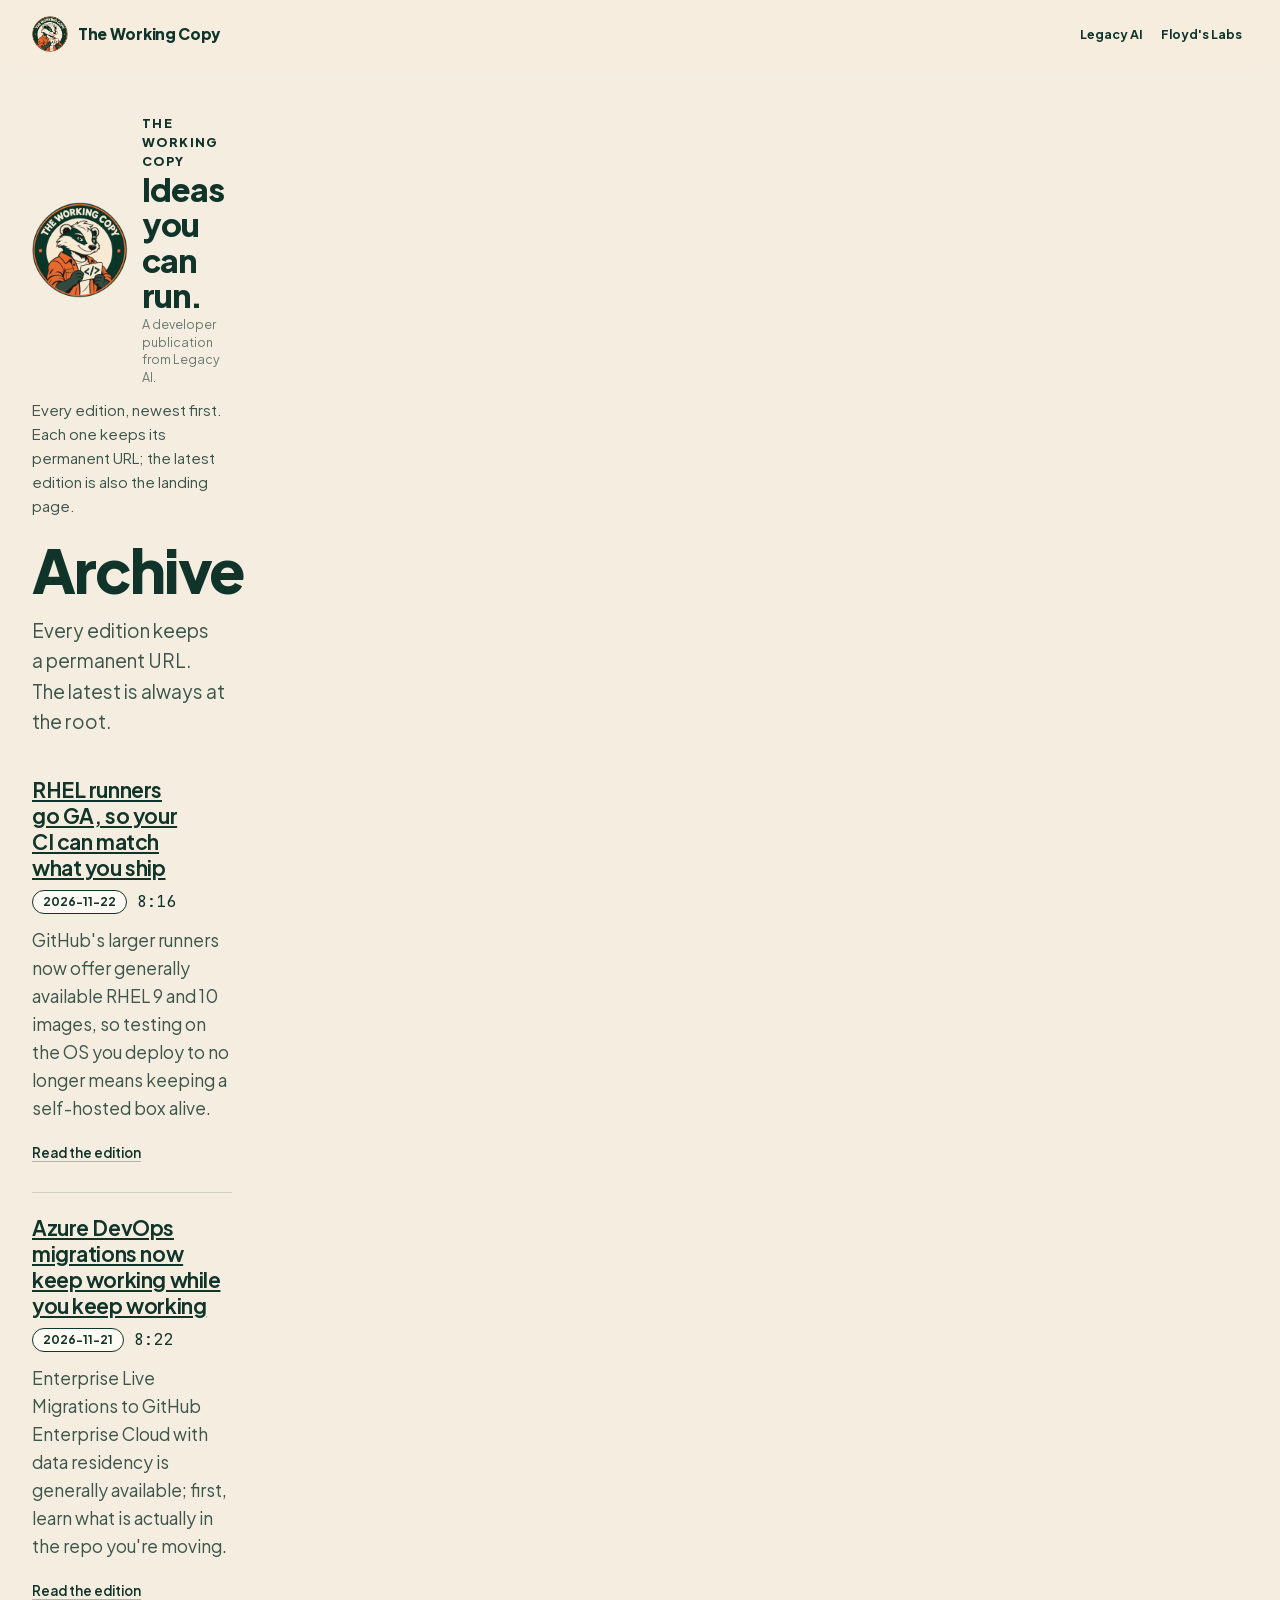
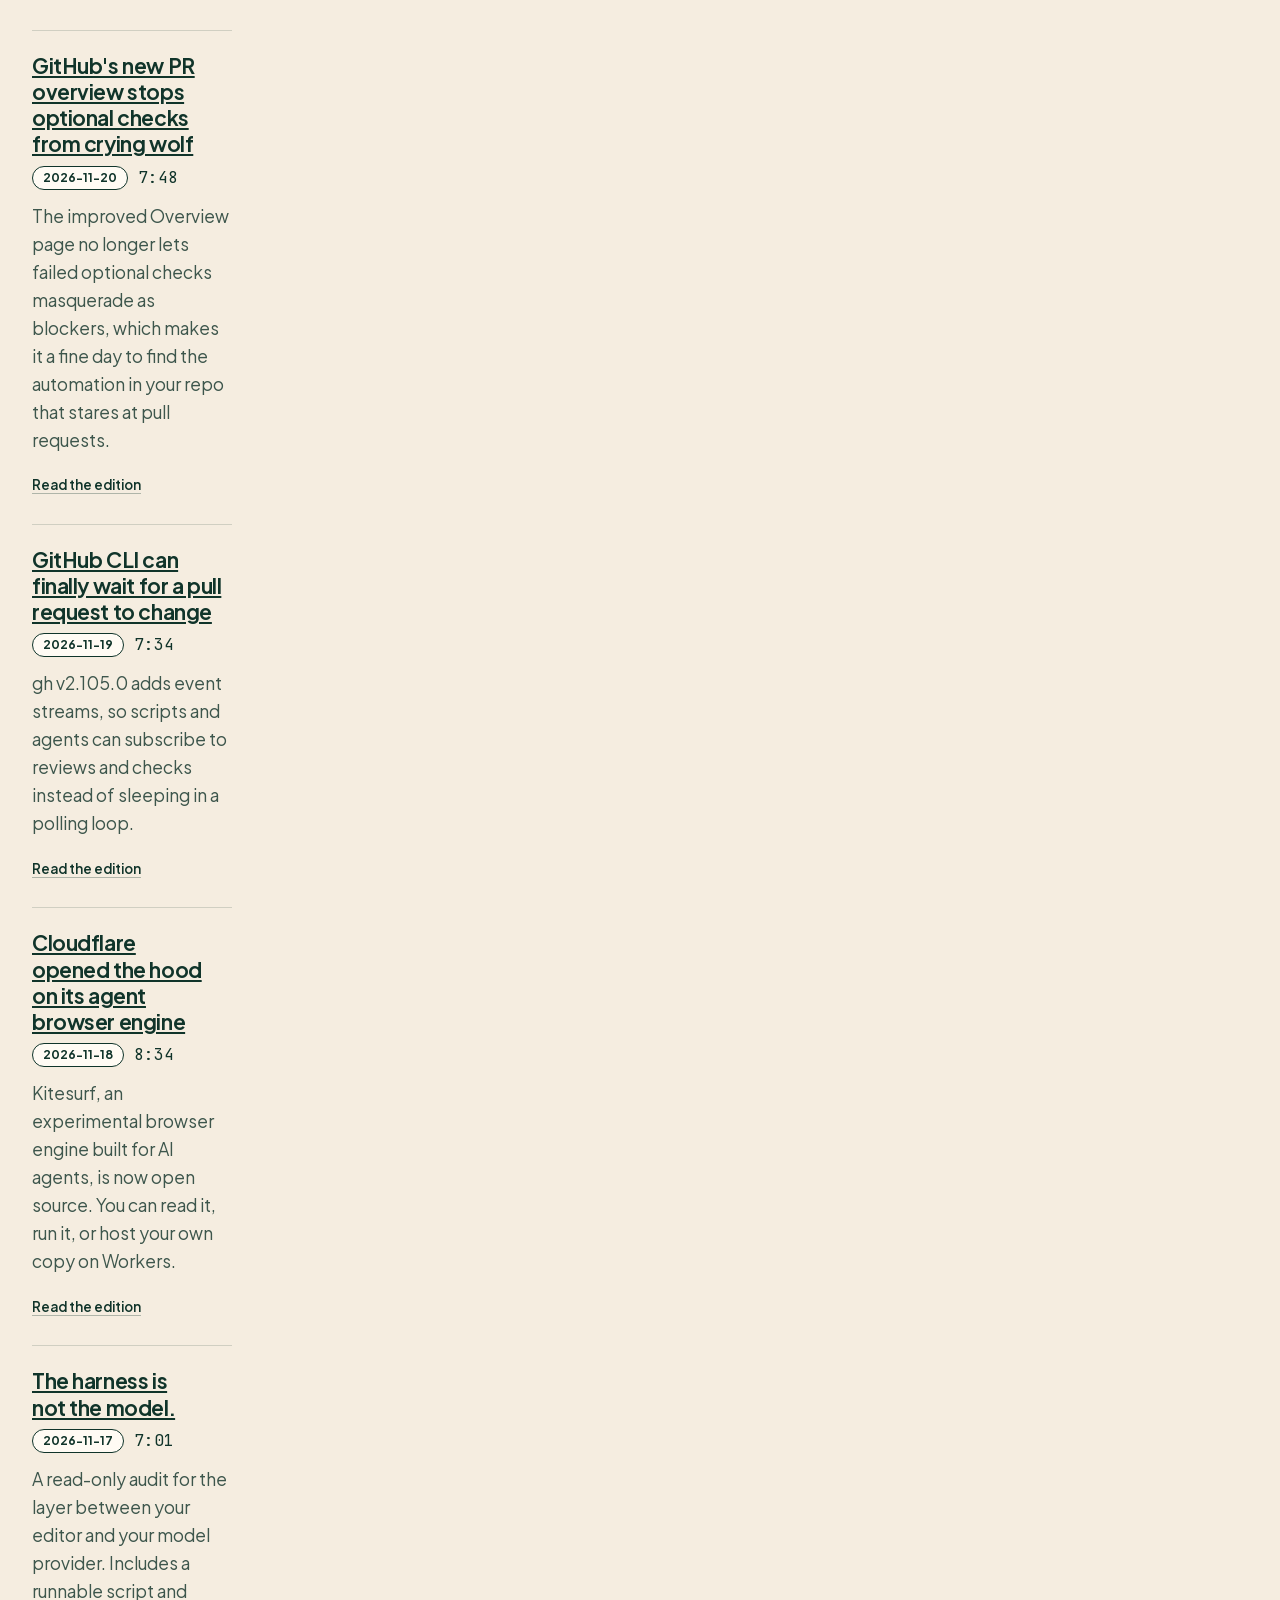
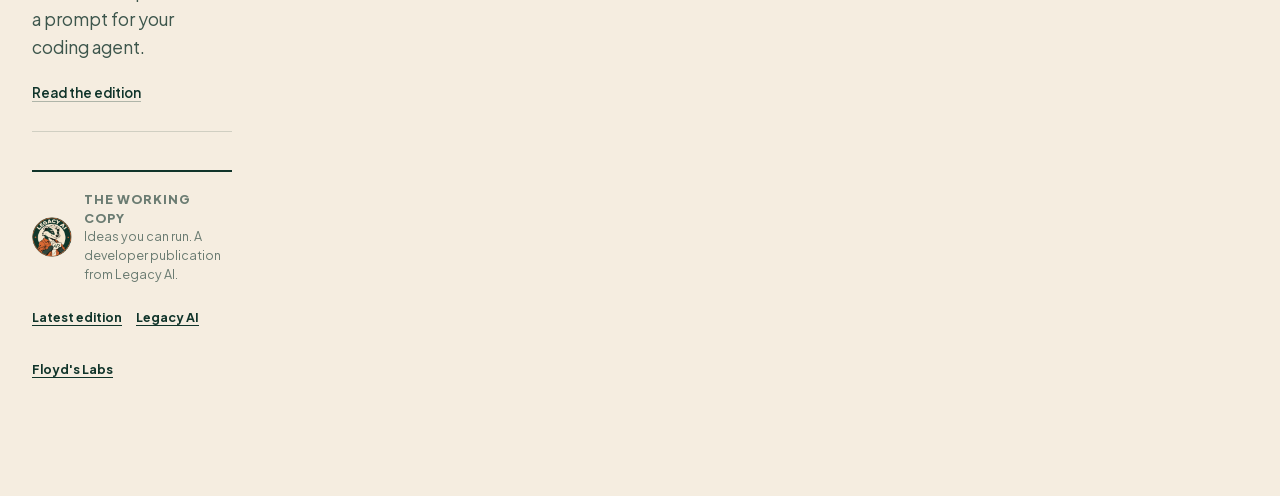
==== archive/index.html @ edcced5e "Publish 2026-11-22 05:45 edition Co-Authored-By: Claude Code <noreply@anthropic.com>" ====
<!doctype html>
<html lang="en">
<head>
<meta charset="utf-8">
<meta name="viewport" content="width=device-width, initial-scale=1, viewport-fit=cover">
<meta name="theme-color" content="#F5EDE0">
<title>Archive — The Working Copy</title>
<meta name="description" content="Every edition of The Working Copy. Ideas you can run.">
<link rel="icon" href="/assets/brand/working-copy-64.d32eb6afa1.png">
<link rel="icon" type="image/png" sizes="192x192" href="/assets/icons/icon-192.efb52459f7.png">
<link rel="icon" type="image/png" sizes="512x512" href="/assets/icons/icon-512.c35d2f70d8.png">
<link rel="apple-touch-icon" href="/assets/icons/apple-touch-icon-180.6fdb141b90.png">
<link rel="manifest" href="/manifest.webmanifest">
<meta name="apple-mobile-web-app-capable" content="yes">
<meta name="mobile-web-app-capable" content="yes">
<meta name="apple-mobile-web-app-status-bar-style" content="default">
<meta name="apple-mobile-web-app-title" content="The Working Copy">
<link rel="stylesheet" href="/assets/styles.1b5d6aa369.css">
</head>
<body>
<header class="topbar" id="topbar">
  <div class="topbar-inner">
    <a class="brand" href="/" aria-label="The Working Copy"><img class="brand-logo" src="/assets/brand/working-copy-256.aff5e3278e.png" alt="" width="36" height="36"><span class="brand-name">The Working Copy</span></a>
    <div class="top-actions"><a class="top-link" href="https://legacyai.space">Legacy AI</a><a class="top-link" href="https://floydslabs.com">Floyd's Labs</a></div>
  </div>
</header>
<div class="shell">
  <main class="main">
    <div class="masthead">
      <img class="masthead-logo" src="/assets/brand/working-copy-256.aff5e3278e.png" alt="The Working Copy circular logo" width="72" height="72">
      <div class="masthead-copy"><p class="masthead-name">The Working Copy</p><p class="masthead-tagline">Ideas you can run.</p><p class="masthead-publisher">A developer publication from Legacy AI.</p></div>
    </div>
    <p class="publication-intro">Every edition, newest first. Each one keeps its permanent URL; the latest edition is also the landing page.</p>
    <header class="article-head"><h1>Archive</h1><p class="article-lede">Every edition keeps a permanent URL. The latest is always at the root.</p></header>
    <section class="article-body archive-list">
      <article class="item">
        <h3><a href="/editions/2026-11-22/">RHEL runners go GA, so your CI can match what you ship</a></h3>
        <div class="item-meta"><span class="chip">2026-11-22</span><span class="mono">8:16</span></div>
        <p>GitHub&#x27;s larger runners now offer generally available RHEL 9 and 10 images, so testing on the OS you deploy to no longer means keeping a self-hosted box alive.</p>
        <div class="item-links"><a href="/editions/2026-11-22/">Read the edition</a></div>
      </article>
      <article class="item">
        <h3><a href="/editions/2026-11-21/">Azure DevOps migrations now keep working while you keep working</a></h3>
        <div class="item-meta"><span class="chip">2026-11-21</span><span class="mono">8:22</span></div>
        <p>Enterprise Live Migrations to GitHub Enterprise Cloud with data residency is generally available; first, learn what is actually in the repo you&#x27;re moving.</p>
        <div class="item-links"><a href="/editions/2026-11-21/">Read the edition</a></div>
      </article>
      <article class="item">
        <h3><a href="/editions/2026-11-20/">GitHub&#x27;s new PR overview stops optional checks from crying wolf</a></h3>
        <div class="item-meta"><span class="chip">2026-11-20</span><span class="mono">7:48</span></div>
        <p>The improved Overview page no longer lets failed optional checks masquerade as blockers, which makes it a fine day to find the automation in your repo that stares at pull requests.</p>
        <div class="item-links"><a href="/editions/2026-11-20/">Read the edition</a></div>
      </article>
      <article class="item">
        <h3><a href="/editions/2026-11-19/">GitHub CLI can finally wait for a pull request to change</a></h3>
        <div class="item-meta"><span class="chip">2026-11-19</span><span class="mono">7:34</span></div>
        <p>gh v2.105.0 adds event streams, so scripts and agents can subscribe to reviews and checks instead of sleeping in a polling loop.</p>
        <div class="item-links"><a href="/editions/2026-11-19/">Read the edition</a></div>
      </article>
      <article class="item">
        <h3><a href="/editions/2026-11-18/">Cloudflare opened the hood on its agent browser engine</a></h3>
        <div class="item-meta"><span class="chip">2026-11-18</span><span class="mono">8:34</span></div>
        <p>Kitesurf, an experimental browser engine built for AI agents, is now open source. You can read it, run it, or host your own copy on Workers.</p>
        <div class="item-links"><a href="/editions/2026-11-18/">Read the edition</a></div>
      </article>
      <article class="item">
        <h3><a href="/editions/2026-11-17/">The harness is not the model.</a></h3>
        <div class="item-meta"><span class="chip">2026-11-17</span><span class="mono">7:01</span></div>
        <p>A read-only audit for the layer between your editor and your model provider. Includes a runnable script and a prompt for your coding agent.</p>
        <div class="item-links"><a href="/editions/2026-11-17/">Read the edition</a></div>
      </article></section>
    <footer class="edition-foot">
      <div class="publisher"><img src="/assets/brand/legacy-ai-256.001d2635f0.png" alt="Legacy AI" width="40" height="40"><div><p class="publisher-name">The Working Copy</p><p>Ideas you can run. A developer publication from Legacy AI.</p></div></div>
      <p class="foot-links"><a href="/">Latest edition</a><a href="https://legacyai.space">Legacy AI</a><a href="https://floydslabs.com">Floyd's Labs</a></p>
    </footer>
  </main>
</div>
<script src="/assets/app.088fed186b.js"></script>
</body>
</html>
---- assets/styles.1b5d6aa369.css ----
@font-face{
  font-family:"Plus Jakarta Sans";
  font-style:normal;
  font-weight:200 800;
  font-display:swap;
  src:url("/assets/fonts/plus-jakarta-latin.cd8db90cd9.woff2") format("woff2");
}
@font-face{
  font-family:"JetBrains Mono";
  font-style:normal;
  font-weight:400;
  font-display:swap;
  src:url("/assets/fonts/jetbrains-mono-400.2c32b9b3ee.woff2") format("woff2");
}
@font-face{
  font-family:"JetBrains Mono";
  font-style:normal;
  font-weight:500;
  font-display:swap;
  src:url("/assets/fonts/jetbrains-mono-500.2c32b9b3ee.woff2") format("woff2");
}
@font-face{
  font-family:"JetBrains Mono";
  font-style:normal;
  font-weight:600;
  font-display:swap;
  src:url("/assets/fonts/jetbrains-mono-600.2c32b9b3ee.woff2") format("woff2");
}

:root{
  --sans:"Plus Jakarta Sans",-apple-system,BlinkMacSystemFont,"Segoe UI",sans-serif;
  --mono:"JetBrains Mono",ui-monospace,"SF Mono",Menlo,monospace;

  --bg:#F5EDE0;
  --surface:rgba(255,251,244,.78);
  --surface-strong:rgba(255,251,244,.92);
  --surface-solid:#FFFBF4;
  --ink:#10342A;
  --ink-2:#3D564C;
  --ink-3:#6B7C72;
  --line:rgba(16,52,42,.16);
  --line-strong:rgba(16,52,42,.30);
  --accent:#C85A2A;
  --accent-soft:rgba(200,90,42,.12);
  --ok:#2F6B4F;
  --warn:#A85B00;
  --danger:#B4233A;
  --code:#10342A;
  --code-ink:#F5EDE0;

  --radius:18px;
  --radius-sm:12px;
  --blur:blur(22px) saturate(160%);
  --shadow:0 12px 32px rgba(16,52,42,.16),0 2px 8px rgba(16,52,42,.08);
  --outline:2px solid var(--ink);
  --ease:cubic-bezier(.32,.72,0,1);
}

*,*::before,*::after{box-sizing:border-box}
html{color-scheme:light;scroll-behavior:smooth;-webkit-text-size-adjust:100%}
body{
  margin:0;
  background:var(--bg);
  color:var(--ink);
  font-family:var(--sans);
  font-size:16px;
  line-height:1.5;
  -webkit-font-smoothing:antialiased;
  -moz-osx-font-smoothing:grayscale;
}
::selection{background:rgba(200,90,42,.20)}
:focus-visible{outline:2px solid var(--accent);outline-offset:2px;border-radius:8px}
a{color:inherit}
button{font:inherit;color:inherit}
img,svg{display:block}
.sprite{position:absolute;width:0;height:0;overflow:hidden}
.sr-only{position:absolute;width:1px;height:1px;padding:0;margin:-1px;overflow:hidden;clip:rect(0,0,0,0);white-space:nowrap;border:0}
.skip{position:absolute;left:12px;top:-60px;z-index:100;background:var(--ink);color:#fff;padding:10px 14px;border-radius:10px;text-decoration:none;font-weight:600}
.skip:focus{top:12px}
.mono{font-family:var(--mono);font-variant-numeric:tabular-nums}
.icon{width:20px;height:20px;fill:none;stroke:currentColor;stroke-width:1.75;stroke-linecap:round;stroke-linejoin:round;flex:none}
.icon-sm{width:15px;height:15px}
.ic-hidden{display:none}

/* ---------- surfaces ---------- */
.glass{
  background:var(--surface);
  -webkit-backdrop-filter:var(--blur);
  backdrop-filter:var(--blur);
  border:var(--outline);
}

/* ---------- top bar ---------- */
.topbar{
  position:sticky;
  top:0;
  z-index:50;
  background:rgba(245,237,224,.80);
  -webkit-backdrop-filter:blur(22px) saturate(160%);
  backdrop-filter:blur(22px) saturate(160%);
  border-bottom:2px solid transparent;
  transition:background 200ms var(--ease),border-color 200ms var(--ease);
}
.topbar.is-scrolled{background:rgba(245,237,224,.92);border-bottom-color:var(--ink)}
.topbar-inner{
  display:flex;
  flex-wrap:wrap;
  align-items:center;
  gap:10px;
  max-width:1440px;
  margin:0 auto;
  padding:calc(10px + env(safe-area-inset-top)) 16px 10px;
}
.brand{display:flex;align-items:center;gap:10px;text-decoration:none;color:var(--ink);min-height:44px}
.brand-logo{width:36px;height:36px;border-radius:999px;flex:none}
.brand-name{font-weight:800;font-size:15.5px;letter-spacing:-.02em}
.top-actions{margin-left:auto;display:flex;align-items:center;gap:6px}
.top-link{
  display:none;align-items:center;min-height:44px;padding:0 6px;
  font-size:12.5px;font-weight:700;color:var(--ink);text-decoration:none;
}
.top-link:hover{text-decoration:underline;text-underline-offset:3px}
.icon-btn{
  width:44px;height:44px;border:0;border-radius:999px;
  background:transparent;display:grid;place-items:center;cursor:pointer;
  transition:background 180ms var(--ease);
}
.icon-btn:hover{background:rgba(16,52,42,.07)}
.avatar{
  width:32px;height:32px;border-radius:999px;
  background:var(--surface-solid);border:1.5px solid var(--ink);
  display:grid;place-items:center;
  font-size:11px;font-weight:700;color:var(--ink);
}

/* segmented control */
.segmented{
  position:relative;
  order:3;
  flex:0 0 100%;
  display:grid;
  grid-template-columns:repeat(3,1fr);
  height:40px;
  padding:4px;
  border-radius:999px;
  background:var(--surface);
  border:var(--outline);
  -webkit-backdrop-filter:blur(18px);
  backdrop-filter:blur(18px);
}
.seg{
  position:relative;z-index:1;
  border:0;background:transparent;border-radius:999px;
  height:32px;cursor:pointer;
  font-family:var(--sans);font-size:13.5px;font-weight:600;color:var(--ink-3);
  transition:color 180ms var(--ease);
}
.seg.is-active{color:var(--ink)}
.seg-thumb{
  position:absolute;top:4px;left:4px;
  width:calc((100% - 8px)/3);height:32px;
  border-radius:999px;background:var(--surface-solid);
  box-shadow:0 1px 2px rgba(16,52,42,.14);
  transform:translateX(calc(var(--seg-index,0)*100%));
  transition:transform 240ms var(--ease);
}

/* ---------- shell ---------- */
.shell{max-width:720px;margin:0 auto;padding:0 20px 60px}
.main{padding:18px 0 0}
.rail,.aside{display:none}

/* ---------- masthead ---------- */
.masthead{display:flex;align-items:center;gap:14px;margin:2px 0 12px}
.masthead-logo{width:72px;height:72px;flex:none;border-radius:999px}
.masthead-copy{min-width:0}
.masthead-name{margin:0;font-size:12.5px;font-weight:800;letter-spacing:.11em;text-transform:uppercase;color:var(--ink)}
.masthead-tagline{margin:2px 0 0;font-size:22px;line-height:1.1;font-weight:800;letter-spacing:-.03em;color:var(--ink)}
.masthead-publisher{margin:3px 0 0;font-size:12.5px;line-height:1.4;color:var(--ink-3)}
.publication-intro{margin:0 0 20px;max-width:62ch;font-size:15px;line-height:1.6;color:var(--ink-2)}

/* ---------- article ---------- */
.article-head{margin:0 0 18px}
.article-head h1{
  margin:0 0 14px;
  font-size:clamp(34px,9vw,46px);
  line-height:1.05;
  font-weight:800;
  letter-spacing:-.035em;
  text-wrap:balance;
}
.article-lede{
  margin:0 0 12px;max-width:62ch;
  font-size:17.5px;line-height:1.6;color:var(--ink-2);text-wrap:pretty;
}
.byline{margin:8px 0 0;font-size:12.5px;font-weight:600;color:var(--ink-3)}
.meta-sep{display:inline-block;width:1px;height:12px;background:var(--line-strong)}
.article-body section{margin:0 0 34px;scroll-margin-top:120px}
.article-body h2{
  margin:0 0 12px;
  font-size:24px;line-height:1.2;font-weight:800;letter-spacing:-.03em;
  text-wrap:balance;
}
.article-body p{
  margin:0 0 14px;max-width:68ch;
  font-size:16.5px;line-height:1.65;color:var(--ink-2);text-wrap:pretty;
}
.article-body code{
  font-family:var(--mono);font-size:.88em;
  background:rgba(255,251,244,.72);
  border:1px solid var(--line);border-radius:4px;padding:1px 5px;color:var(--ink);
}
.table-wrap{overflow-x:auto;margin:16px 0}
.article-table{width:100%;border-collapse:collapse;font-size:14px;line-height:1.5}
.article-table th,.article-table td{border:1.5px solid var(--ink);padding:10px;text-align:left;vertical-align:top}
.article-table th{background:var(--surface);font-weight:800}
.outcomes{margin:16px 0 0;border-top:var(--outline)}
.outcomes > div{padding:14px 0;border-bottom:var(--outline)}
.outcomes dt{margin:0 0 4px;font-size:15px;font-weight:800;color:var(--ink)}
.outcomes dd{margin:0;max-width:68ch;font-size:15px;line-height:1.6;color:var(--ink-2)}
.checklist{margin:12px 0 0;padding-left:20px;max-width:68ch;font-size:15.5px;line-height:1.65;color:var(--ink-2)}
.checklist li{margin:0 0 6px}
.source-list-inline{max-width:68ch;border-top:var(--outline)}
.source-list-inline a{min-height:44px}
.agent-prompt{
  margin:18px 0 0;padding:18px;
  border:var(--outline);border-radius:18px;
  background:var(--surface-strong);
}
.agent-prompt h3{margin:0 0 8px;font-size:18px;font-weight:800;letter-spacing:-.02em}
.agent-prompt p{margin:0 0 12px;max-width:68ch;font-size:14.5px;line-height:1.55;color:var(--ink-2)}
.agent-prompt pre{
  margin:0 0 12px;padding:14px;
  border:var(--outline);border-radius:12px;
  background:var(--code);color:var(--code-ink);
  white-space:pre-wrap;overflow-wrap:anywhere;
  max-height:420px;overflow-y:auto;
  font-family:var(--mono);font-size:12.5px;line-height:1.65;
}
.agent-prompt pre code{font:inherit}
.agent-prompt .btn-orange{width:100%}

/* ---------- audio ---------- */
.listen-panel{
  margin:0 0 28px;padding:0;
  border:var(--outline);border-radius:18px;
  background:var(--surface-strong);
  overflow:hidden;
}
.listen-bar{display:flex;align-items:center;gap:8px;padding:8px 10px}
.listen-toggle{
  display:flex;align-items:center;gap:10px;flex:1;min-width:0;
  min-height:44px;padding:0;border:0;border-radius:10px;
  background:transparent;text-align:left;cursor:pointer;
}
.listen-toggle:hover .listen-bar-copy strong{text-decoration:underline;text-underline-offset:3px}
.listen-icon{
  width:36px;height:36px;flex:none;display:grid;place-items:center;
  border:1.5px solid var(--ink);border-radius:999px;background:var(--surface-solid);
}
.listen-icon .icon{width:18px;height:18px}
.listen-bar-copy{display:grid;gap:1px;min-width:0;flex:1}
.listen-bar-copy strong{
  font-size:14px;font-weight:800;color:var(--ink);line-height:1.2;
  white-space:nowrap;overflow:hidden;text-overflow:ellipsis;
}
.listen-bar-copy .mono{
  font-size:11px;font-weight:500;color:var(--ink-3);
  white-space:nowrap;overflow:hidden;text-overflow:ellipsis;
}
.listen-chevron{width:16px;height:16px;color:var(--ink-3);transition:transform 220ms var(--ease)}
.listen-panel.is-open .listen-chevron{transform:rotate(180deg)}
.play-compact{width:44px;height:44px}
.listen-seek{
  display:flex;align-items:center;min-height:44px;padding:0 14px;
  cursor:pointer;
}
.listen-seek:focus-visible{outline:2px solid var(--accent);outline-offset:-2px;border-radius:6px}
.listen-seek .track{width:100%;height:4px;margin:0}
.listen-extra{
  display:grid;grid-template-rows:0fr;opacity:0;
  transition:grid-template-rows 240ms var(--ease),opacity 180ms var(--ease);
}
.listen-extra-inner{
  min-height:0;overflow:hidden;display:flex;flex-wrap:wrap;gap:8px;
  padding:0 12px 12px;
}
.listen-panel.is-open .listen-extra,
.listen-panel:focus-within .listen-extra{
  grid-template-rows:1fr;opacity:1;
}
.listen-control{
  display:inline-flex;align-items:center;justify-content:center;
  min-height:44px;min-width:44px;padding:0 10px;
  border:1.5px solid var(--ink);border-radius:10px;
  background:var(--surface-solid);color:var(--ink);
  font-family:var(--sans);font-size:12px;font-weight:700;
  text-decoration:none;cursor:pointer;
}
.listen-control:hover{background:var(--surface)}
.listen-control .mono{font-size:11px}
.play[data-playing="true"] .icon-play{display:none}
.play[data-playing="true"] .icon-pause{display:block}
#articleAudio{display:none}
@media (hover:hover) and (pointer:fine){
  .listen-panel:hover .listen-extra{
    grid-template-rows:1fr;opacity:1;
    transition-delay:500ms;
  }
  .listen-panel:not(:hover) .listen-extra{transition-delay:0s}
}
.aside-run{display:flex;align-items:center;gap:12px;margin:10px 0 12px}
.aside-patch{width:72px;height:72px;object-fit:contain;flex:none}
.aside-run p{margin:0;font-size:13.5px;line-height:1.5;color:var(--ink-2)}
.aside .btn-orange,.aside .btn-secondary{width:100%;margin-top:8px}

/* ---------- edition head ---------- */
.edition-head h1{
  margin:0 0 12px;
  font-size:clamp(30px,8.2vw,40px);
  line-height:1.08;
  font-weight:700;
  letter-spacing:-.03em;
  text-wrap:balance;
}
.lede{
  margin:0 0 14px;
  max-width:60ch;
  font-size:16.5px;line-height:1.55;font-weight:400;color:var(--ink-2);
  text-wrap:pretty;
}
.meta-line{
  display:flex;align-items:center;flex-wrap:wrap;gap:10px;
  margin:0 0 18px;
  font-size:13px;font-weight:500;color:var(--ink-3);
}
.chip{
  display:inline-flex;align-items:center;
  height:24px;padding:0 10px;
  border-radius:999px;border:1.5px solid var(--ink);
  background:var(--surface-solid);
  font-size:12px;font-weight:700;color:var(--ink);
  white-space:nowrap;
}

/* status panel */
.status-panel{
  margin-top:4px;
  border-radius:var(--radius);
  padding:6px 16px 10px;
}
.status-grid{display:grid;gap:0}
.status-item{
  display:grid;grid-template-columns:10px 1fr auto;align-items:center;gap:10px;
  min-height:42px;
  border-top:1px solid var(--line);
}
.status-item:first-child{border-top:0}
.status-name{font-size:14.5px;font-weight:500;color:var(--ink-2)}
.status-value{font-size:12.5px;font-weight:500;color:var(--ink)}
.dot{width:8px;height:8px;border-radius:999px;flex:none}
.dot.ok{background:var(--ok)}
.dot.warn{background:var(--warn)}
.dot.off{background:var(--ink-3)}
.mono-note{
  margin:8px 0 0;
  font-family:var(--mono);font-size:11.5px;line-height:1.4;color:var(--ink-3);
}

/* ---------- items ---------- */
.items{margin-top:22px}
.item{padding:22px 0;border-bottom:1px solid var(--line)}
.item h3{
  margin:0 0 8px;
  font-size:20px;line-height:1.25;font-weight:650;letter-spacing:-.02em;
  text-wrap:balance;
}
.item-meta{display:flex;align-items:center;flex-wrap:wrap;gap:10px;margin:0 0 12px}
.item p{margin:0;font-size:15.5px;line-height:1.6;color:var(--ink-2)}
.item-facts{display:grid;gap:14px;margin:16px 0 0}
.item-facts dt{margin:0 0 4px;font-size:12.5px;line-height:1.3;font-weight:650;color:var(--ink)}
.item-facts dd{margin:0;font-size:14.5px;line-height:1.55;color:var(--ink-2)}
.item-links{display:flex;flex-wrap:wrap;gap:14px;margin-top:16px}
.item-links a{
  display:inline-flex;align-items:center;gap:5px;min-height:32px;
  font-size:13.5px;font-weight:600;color:var(--ink);
  text-decoration:underline;text-decoration-color:var(--line-strong);
  text-underline-offset:3px;text-decoration-thickness:1px;
}
.item-links a:hover{text-decoration-color:var(--ink);text-decoration-thickness:1.5px}
.item-featured{
  margin:22px 0 0;
  padding:20px;
  border:var(--outline);
  border-radius:20px;
  background:var(--surface);
  -webkit-backdrop-filter:var(--blur);
  backdrop-filter:var(--blur);
}
.item-featured h3{font-size:21px}
.item-featured .item-facts{grid-template-columns:1fr}
.item-watch{padding-bottom:18px}
.item-watch h3{font-size:18px}

/* ---------- run this ---------- */
.run-this{
  margin:26px 0 0;
  padding:20px;
  border:var(--outline);
  border-radius:20px;
  background:var(--surface-strong);
}
.run-head{display:flex;align-items:center;gap:16px;margin:0 0 18px}
.patch{width:96px;height:96px;object-fit:contain;flex:none}
.run-head h2{margin:0 0 4px;font-size:26px;line-height:1.1;font-weight:800;letter-spacing:-.03em}
.run-head p{margin:0;font-size:14.5px;line-height:1.5;color:var(--ink-2)}
.run-grid{border-top:var(--outline)}
.run-step{padding:16px 0;border-bottom:var(--outline)}
.run-step:last-child{border-bottom:0}
.run-step h3{margin:0 0 8px;font-size:15px;font-weight:800;letter-spacing:-.01em}
.run-step p{margin:0 0 8px;font-size:14px;line-height:1.55;color:var(--ink-2)}
.run-code pre,
.run-code code{
  font-family:var(--mono);
}
.run-code pre{
  margin:0 0 12px;
  padding:14px;
  border:var(--outline);
  border-radius:12px;
  background:var(--code);
  color:var(--code-ink);
  white-space:pre-wrap;
  overflow-wrap:anywhere;
  font-size:12.5px;
  line-height:1.65;
}
#run-check{scroll-margin-top:120px}
.run-code pre code{font-size:inherit}
.btn-orange{
  display:inline-flex;align-items:center;gap:7px;
  min-height:44px;padding:0 16px;
  border:var(--outline);border-radius:12px;
  background:var(--accent);color:#fff;
  font-family:var(--sans);font-size:13.5px;font-weight:700;
  cursor:pointer;
}
.btn-orange:hover{filter:brightness(1.05)}
.btn-outline{
  display:inline-flex;align-items:center;gap:7px;
  min-height:44px;padding:0 16px;
  border:var(--outline);border-radius:12px;
  background:transparent;color:var(--ink);
  font-family:var(--sans);font-size:13.5px;font-weight:700;
  text-decoration:none;
}
.btn-outline:hover{background:var(--surface-solid)}
.run-link{
  display:inline-flex;align-items:center;gap:6px;
  min-height:36px;
  font-size:13.5px;font-weight:700;color:var(--ink);
  text-decoration:underline;text-underline-offset:3px;text-decoration-thickness:1.5px;
}
.run-link + .run-link{margin-left:12px}
.output{
  margin:0 0 8px;padding:10px 12px;
  border:1.5px solid var(--ink);border-radius:10px;
  background:var(--surface-solid);
  font-family:var(--mono);font-size:12px;line-height:1.5;color:var(--ink);
  white-space:pre-wrap;
}
.limit{margin:6px 0 0;font-size:12.5px;line-height:1.5;color:var(--ink-3)}

/* ---------- delta ---------- */
.delta{margin-top:30px}
.delta h2,.share-block h2,.blog-block h2,.aside h2{
  margin:0 0 10px;
  font-size:19px;line-height:1.25;font-weight:650;letter-spacing:-.02em;
}
.delta-list{list-style:none;margin:0;padding:0;border-top:1px solid var(--line)}
.delta-list li{
  display:grid;grid-template-columns:58px 1fr auto;gap:12px;align-items:baseline;
  padding:11px 0;border-bottom:1px solid var(--line);
  font-size:14.5px;line-height:1.45;color:var(--ink-2);
}
.delta-list .mono{font-size:11.5px;color:var(--ink)}
.tag{
  font-size:11px;font-weight:600;color:var(--ink-3);
  border:1px solid var(--line);border-radius:999px;padding:3px 8px;
  white-space:nowrap;
}

/* ---------- share ---------- */
.share-block{margin-top:34px}
.section-note{
  margin:0 0 14px;max-width:60ch;
  font-size:13.5px;line-height:1.5;color:var(--ink-3);
}
.drafts{
  border:var(--outline);border-radius:16px;
  background:var(--surface);
  overflow:hidden;
}
.draft{padding:16px}
.draft + .draft{border-top:1px solid var(--line)}
.draft p{margin:0 0 12px;font-size:15px;line-height:1.55;color:var(--ink)}
.draft-actions{display:flex;align-items:center;justify-content:space-between;gap:12px}
.draft-actions .mono{font-size:11px;color:var(--ink-3)}
.share-copy{
  display:flex;align-items:center;justify-content:space-between;gap:14px;flex-wrap:wrap;
  margin-top:14px;padding:16px;
  border:var(--outline);border-radius:16px;
  background:var(--surface-strong);
}
.share-copy .section-note{margin:0}
.share-copy-title{margin:0 0 4px;font-size:15px;font-weight:800}
.copy-btn{
  display:inline-flex;align-items:center;gap:6px;
  min-height:44px;padding:0 14px;
  border-radius:999px;border:1.5px solid var(--ink);
  background:var(--surface-solid);cursor:pointer;
  font-size:12.5px;font-weight:700;color:var(--ink);
  transition:background 180ms var(--ease),border-color 180ms var(--ease);
}
.copy-btn:hover{background:var(--surface-solid);border-color:var(--ink)}
.copy-btn .icon-check{display:none}
.copy-btn.is-copied .icon-copy{display:none}
.copy-btn.is-copied .icon-check{display:block}
.copy-btn .icon{width:16px;height:16px}

/* ---------- disclosure ---------- */
.blog-block{margin-top:34px}
.disclosure{
  border:var(--outline);border-radius:16px;
  background:var(--surface);overflow:hidden;
}
.disclosure-btn{
  width:100%;min-height:56px;
  display:flex;align-items:center;justify-content:space-between;gap:16px;
  padding:16px;border:0;background:transparent;cursor:pointer;
  text-align:left;font-size:15px;line-height:1.4;font-weight:600;color:var(--ink);
}
.disclosure-btn .icon{transition:transform 220ms var(--ease)}
.disclosure.is-open .disclosure-btn .icon{transform:rotate(180deg)}
.disclosure-body{display:grid;grid-template-rows:0fr;transition:grid-template-rows 260ms var(--ease)}
.disclosure-body > div{overflow:hidden}
.disclosure.is-open .disclosure-body{grid-template-rows:1fr}
.disclosure-body p{margin:0 16px 10px;font-size:14.5px;line-height:1.6;color:var(--ink-2)}
.outline{margin:0 16px 18px;padding-left:18px;font-size:14.5px;line-height:1.6;color:var(--ink-2)}
.outline li{margin:0 0 4px}

/* ---------- watch ---------- */
.watch-list{list-style:none;margin:0;padding:0;border-top:1px solid var(--line)}
.watch-list li{
  display:block;
  padding:14px 0;border-bottom:1px solid var(--line);
  font-size:14px;line-height:1.55;color:var(--ink-2);
}
.watch-list strong,.watch-title{display:block;font-size:15px;font-weight:650;margin-bottom:3px;color:var(--ink)}
.watch-detail{display:block;font-size:14px;line-height:1.55;color:var(--ink-2)}
.watch-list span{display:block;font-size:14px;line-height:1.5;color:var(--ink-2)}
.watch-list .mono{font-size:11px;color:var(--ink-3);padding-top:2px}
.watch-list .dot{margin-top:6px}

/* ---------- footer ---------- */
.edition-foot{
  margin-top:38px;padding-top:18px;border-top:var(--outline);
  font-size:12.5px;line-height:1.5;color:var(--ink-3);
}
.edition-foot p{margin:0 0 4px}
.publisher{display:flex;align-items:center;gap:12px;margin:0 0 12px}
.publisher img{width:40px;height:40px;flex:none;border-radius:999px}
.publisher-name{margin:0 0 2px;font-size:13px;font-weight:800;letter-spacing:.08em;text-transform:uppercase;color:var(--ink)}
.publisher p{margin:0;font-size:12.5px;color:var(--ink-3)}
.foot-links{display:flex;flex-wrap:wrap;align-items:center;gap:8px 14px;margin:0 0 12px}
.foot-links a{display:inline-flex;align-items:center;flex:0 0 auto;min-height:44px;white-space:nowrap;font-size:12.5px;font-weight:700;color:var(--ink);text-decoration:underline;text-underline-offset:3px}

/* ---------- empty ---------- */
.empty{
  margin:10px 0 0;padding:24px;
  border:1px dashed var(--line-strong);border-radius:16px;
  font-size:14.5px;color:var(--ink-3);
}

/* ---------- rail ---------- */
.rail-block{margin-bottom:26px}
.rail-date{margin:0 0 14px;font-size:18px;line-height:1.25;font-weight:650;letter-spacing:-.02em}
.rail-date span{display:block;margin-top:2px;font-size:12.5px;line-height:1.4;font-weight:400;color:var(--ink-3)}
.rail-nav{display:grid;gap:2px}
.rail-link{
  display:flex;align-items:center;justify-content:space-between;
  min-height:44px;padding:0 12px;border:0;border-radius:10px;
  background:transparent;cursor:pointer;text-align:left;
  font-size:14px;font-weight:600;color:var(--ink-2);text-decoration:none;
  transition:background 180ms var(--ease),color 180ms var(--ease);
}
.rail-link:hover{background:rgba(255,255,255,.5)}
.rail-link.is-active{background:rgba(255,255,255,.72);color:var(--ink)}
.publisher-link{
  display:flex;align-items:center;gap:10px;min-height:44px;
  font-size:13px;font-weight:700;color:var(--ink);text-decoration:none;
}
.publisher-link:hover{text-decoration:underline;text-underline-offset:3px}
.publisher-link img{width:32px;height:32px;border-radius:999px;flex:none}
.publisher-dot{width:32px;height:32px;display:grid;place-items:center;flex:none}
.publisher-dot::before{content:"";width:8px;height:8px;border:1.5px solid var(--ink);border-radius:999px}
.rail-label{margin:0 0 10px;font-size:12px;font-weight:600;color:var(--ink-3)}
.status-list{list-style:none;margin:0;padding:0}
.status-list li{
  display:grid;grid-template-columns:10px 1fr auto;gap:8px;align-items:center;
  min-height:32px;font-size:13px;font-weight:500;color:var(--ink-2);
}
.status-list .mono{font-size:11px;color:var(--ink)}
.rail-player{display:none}

/* ---------- player ---------- */
.player{display:flex;align-items:center;gap:12px}
.play{
  width:44px;height:44px;flex:none;
  border:var(--outline);border-radius:999px;background:var(--accent);color:var(--code-ink);
  display:grid;place-items:center;cursor:pointer;
  transition:transform 180ms var(--ease),filter 180ms var(--ease);
}
.play:hover{filter:brightness(1.04)}
.play:active{transform:translateY(1px)}
.play .icon{width:20px;height:20px}
.play .icon-pause{display:none}
[data-playing="true"] .play .icon-play{display:none}
[data-playing="true"] .play .icon-pause{display:block}
.player-body{flex:1;min-width:0}
.player-top{display:flex;align-items:baseline;justify-content:space-between;gap:10px}
.player-title{
  font-size:13.5px;line-height:1.2;font-weight:600;color:var(--ink);
  white-space:nowrap;overflow:hidden;text-overflow:ellipsis;
}
.player-time{font-size:11.5px;font-weight:500;color:var(--ink-3)}
.track{height:4px;border-radius:999px;background:rgba(13,20,33,.10);margin:7px 0 6px;overflow:hidden}
.track-fill{display:block;height:100%;width:0;background:var(--accent);border-radius:999px;transition:width 120ms linear}
.player-meta{display:flex;align-items:center;justify-content:space-between;gap:8px}
.player-meta .mono{font-size:10.5px;color:var(--ink-3);white-space:nowrap}
.preview-note{
  font-size:10.5px;font-weight:600;color:var(--ink-3);white-space:nowrap;
  border:1px solid var(--line);border-radius:999px;padding:2px 7px;
}
.player-lg .play{width:56px;height:56px}
.player-lg .play .icon{width:24px;height:24px}
.player-lg .player-title{font-size:16px}
.player-lg .player-time{font-size:12px}
.player-lg .player-meta .mono{font-size:11px}
.player-lg .track{height:5px;margin:9px 0 8px}
.player-compact{gap:10px}
.player-compact .play{width:40px;height:40px}
.player-compact .player-title{font-size:12.5px}
.player-compact .player-time{font-size:11px}

/* dock */
.player-dock{
  position:fixed;left:12px;right:12px;
  bottom:calc(12px + env(safe-area-inset-bottom));
  z-index:40;
  padding:10px 12px;
  border-radius:20px;
  background:var(--surface-strong);
  -webkit-backdrop-filter:blur(28px) saturate(160%);
  backdrop-filter:blur(28px) saturate(160%);
  border:var(--outline);
  box-shadow:var(--shadow);
}

/* aside cards */
.listen-card,.evidence-card,.about-card{
  border:1.5px solid var(--ink);border-radius:var(--radius);
  padding:18px;background:var(--surface);
  margin-bottom:18px;
}
.listen-card.glass{background:var(--surface);border:var(--outline)}
.listen-head{display:flex;align-items:center;justify-content:space-between;gap:10px}
.listen-title{margin:10px 0 4px;font-size:17px;line-height:1.3;font-weight:650;letter-spacing:-.02em}
.listen-card .player{margin-top:14px}
.listen-card .btn-secondary{margin-top:14px}
.btn-secondary{
  display:inline-flex;align-items:center;justify-content:center;gap:7px;
  min-height:44px;width:100%;padding:0 14px;
  border:1.5px solid var(--ink);border-radius:12px;
  background:var(--surface-solid);cursor:pointer;
  font-size:13.5px;font-weight:700;color:var(--ink);text-decoration:none;
}
.btn-secondary:hover{border-color:var(--line-strong)}
.source-list{list-style:none;margin:0;padding:0}
.source-list li + li{border-top:1px solid var(--line)}
.source-list a{
  display:flex;align-items:center;justify-content:space-between;gap:10px;
  min-height:44px;
  font-size:13.5px;font-weight:500;color:var(--ink);text-decoration:none;
}
.source-list a:hover{text-decoration:underline;text-underline-offset:3px}
.about-card p{margin:0 0 8px;font-size:14px;line-height:1.55;color:var(--ink-2)}

/* ---------- sheet ---------- */
.sheet{
  width:min(520px,calc(100vw - 24px));
  border:var(--outline);
  border-radius:24px;
  padding:18px;
  background:var(--surface-solid);
  -webkit-backdrop-filter:blur(30px) saturate(160%);
  backdrop-filter:blur(30px) saturate(160%);
  color:var(--ink);
  box-shadow:var(--shadow);
  opacity:0;
  transform:translateY(12px);
  transition:opacity 240ms var(--ease),transform 240ms var(--ease);
}
.sheet[open]{opacity:1;transform:none}
@starting-style{.sheet[open]{opacity:0;transform:translateY(12px)}}
.sheet::backdrop{background:rgba(13,20,33,.22);-webkit-backdrop-filter:blur(3px);backdrop-filter:blur(3px)}
.sheet-head{display:flex;align-items:center;justify-content:space-between;margin-bottom:8px}
.sheet h2{margin:0 0 8px;font-size:24px;line-height:1.2;font-weight:650;letter-spacing:-.02em}
.sheet .player{margin:18px 0 16px}
.sheet .mono-note{margin-top:0}

/* ---------- toast ---------- */
.toast{
  position:fixed;left:50%;bottom:calc(96px + env(safe-area-inset-bottom));
  transform:translateX(-50%);
  z-index:60;
  background:var(--ink);color:#fff;
  padding:10px 14px;border-radius:999px;
  font-size:13px;font-weight:600;
}

/* ---------- responsive ---------- */
@media (min-width:720px){
  .topbar-inner{flex-wrap:nowrap;padding:calc(12px + env(safe-area-inset-top)) 32px 12px;max-width:1100px}
  .segmented{display:none}
  .shell{
    display:grid;
    grid-template-columns:220px minmax(0,1fr);
    gap:36px;
    max-width:1100px;
    margin:0 auto;
    padding:0 32px 60px;
  }
  .rail{display:block;position:sticky;top:96px;align-self:start}
  .rail-player{display:block;margin-top:8px}
  .main{max-width:none;padding:36px 0 40px}
  .edition-head h1{font-size:44px}
  .article-head h1{font-size:54px}
  .article-lede{font-size:19px}
  .article-body h2{font-size:28px}
  .article-body p{font-size:17.5px}
  .top-link{display:inline-flex}
  .agent-prompt .btn-orange{width:auto}
  .status-grid{grid-template-columns:repeat(3,1fr)}
  .status-item{border-top:0;border-left:1px solid var(--line);min-height:46px;padding-left:14px}
  .status-item:first-child{border-left:0;padding-left:0}
  .item-featured .item-facts{grid-template-columns:1fr 1fr;gap:22px}
  .player-dock{display:none}
  .drafts{display:grid;grid-template-columns:1fr 1fr}
  .draft + .draft{border-top:0;border-left:1px solid var(--line)}
  .masthead-logo{width:88px;height:88px}
  .masthead-tagline{font-size:28px}
  .run-grid{display:grid;grid-template-columns:repeat(3,1fr)}
  .run-code{grid-column:1/-1;border-right:0;border-bottom:var(--outline)}
  .run-step{padding:16px;border-bottom:0;border-right:var(--outline)}
  .run-step:nth-child(4){border-right:0}
  .patch{width:120px;height:120px}
}

@media (min-width:1080px){
  .topbar-inner{max-width:1280px}
  .shell{
    grid-template-columns:200px minmax(0,660px) 300px;
    gap:44px;
    max-width:1280px;
  }
  .aside{display:block;position:sticky;top:96px;align-self:start}
  .rail-player{display:none}
  .main{max-width:none;padding-top:42px}
  .edition-head h1{font-size:52px}
  .article-head h1{font-size:60px}
  .listen-top h2{font-size:22px}
  .lede{font-size:18px}
  .item h3{font-size:21px}
  .item-featured h3{font-size:23px}
  .masthead-logo{width:96px;height:96px}
  .masthead-tagline{font-size:32px}
  .run-head h2{font-size:30px}
  .drafts{grid-template-columns:1fr}
  .draft + .draft{border-top:1px solid var(--line);border-left:0}
}

@media (min-width:1440px){
  .topbar-inner{max-width:1440px}
  .shell{
    grid-template-columns:220px minmax(0,720px) 320px;
    gap:64px;
    max-width:1440px;
  }
  .edition-head h1{font-size:56px}
}

@media (max-width:719px){
  .sheet{
    position:fixed;
    inset:auto 0 0 0;
    width:100%;
    max-width:none;
    margin:0;
    border-radius:24px 24px 0 0;
    padding:18px 20px calc(24px + env(safe-area-inset-bottom));
  }
  .article-table thead{display:none}
  .article-table,
  .article-table tbody,
  .article-table tr,
  .article-table td{display:block;width:100%}
  .article-table tr{border:1.5px solid var(--ink);margin:0 0 10px}
  .article-table td{border:0;border-top:1px solid var(--line);padding:8px 10px}
  .article-table td:first-child{border-top:0;background:var(--surface);font-weight:800}
  .article-table td::before{
    content:attr(data-label);display:block;
    margin-bottom:2px;font-size:10.5px;font-weight:700;color:var(--ink-3);
  }
}

/* ---------- preferences ---------- */
@media (prefers-reduced-motion:reduce){
  html{scroll-behavior:auto}
  *,*::before,*::after{
    transition-duration:.01ms !important;
    animation-duration:.01ms !important;
    animation-iteration-count:1 !important;
  }
}
@media (prefers-reduced-transparency:reduce){
  .glass,.topbar,.player-dock,.segmented,.sheet{
    background:var(--surface-solid);
    -webkit-backdrop-filter:none;
    backdrop-filter:none;
  }
}
@media (forced-colors:active){
  .play{background:ButtonFace;color:ButtonText;border:1px solid ButtonText}
  .glass,.item-featured,.player-dock,.sheet{border:1px solid CanvasText}
}

@media print{
  .topbar,.player-dock,.rail,.aside,.sheet,.toast,.skip{display:none !important}
  .shell{display:block;max-width:none;padding:0}
  .main{max-width:none;padding:0}
  .item{break-inside:avoid}
  body{background:#fff;color:#000}
}

.run-scope{
  border:2px solid var(--line-strong);
  border-radius:12px;
  padding:14px 16px;
  margin:0 0 16px;
  background:var(--surface-solid);
}
.run-scope h3{margin:0 0 8px;font-size:15px;font-weight:800;letter-spacing:-.01em}
.run-scope p{margin:0 0 8px;font-size:14px;line-height:1.55;color:var(--ink-2)}
.run-scope pre{margin:8px 0 0;overflow:auto}
.provenance{margin:4px 0 0;font-size:12.5px;line-height:1.5;color:var(--accent);font-weight:600}
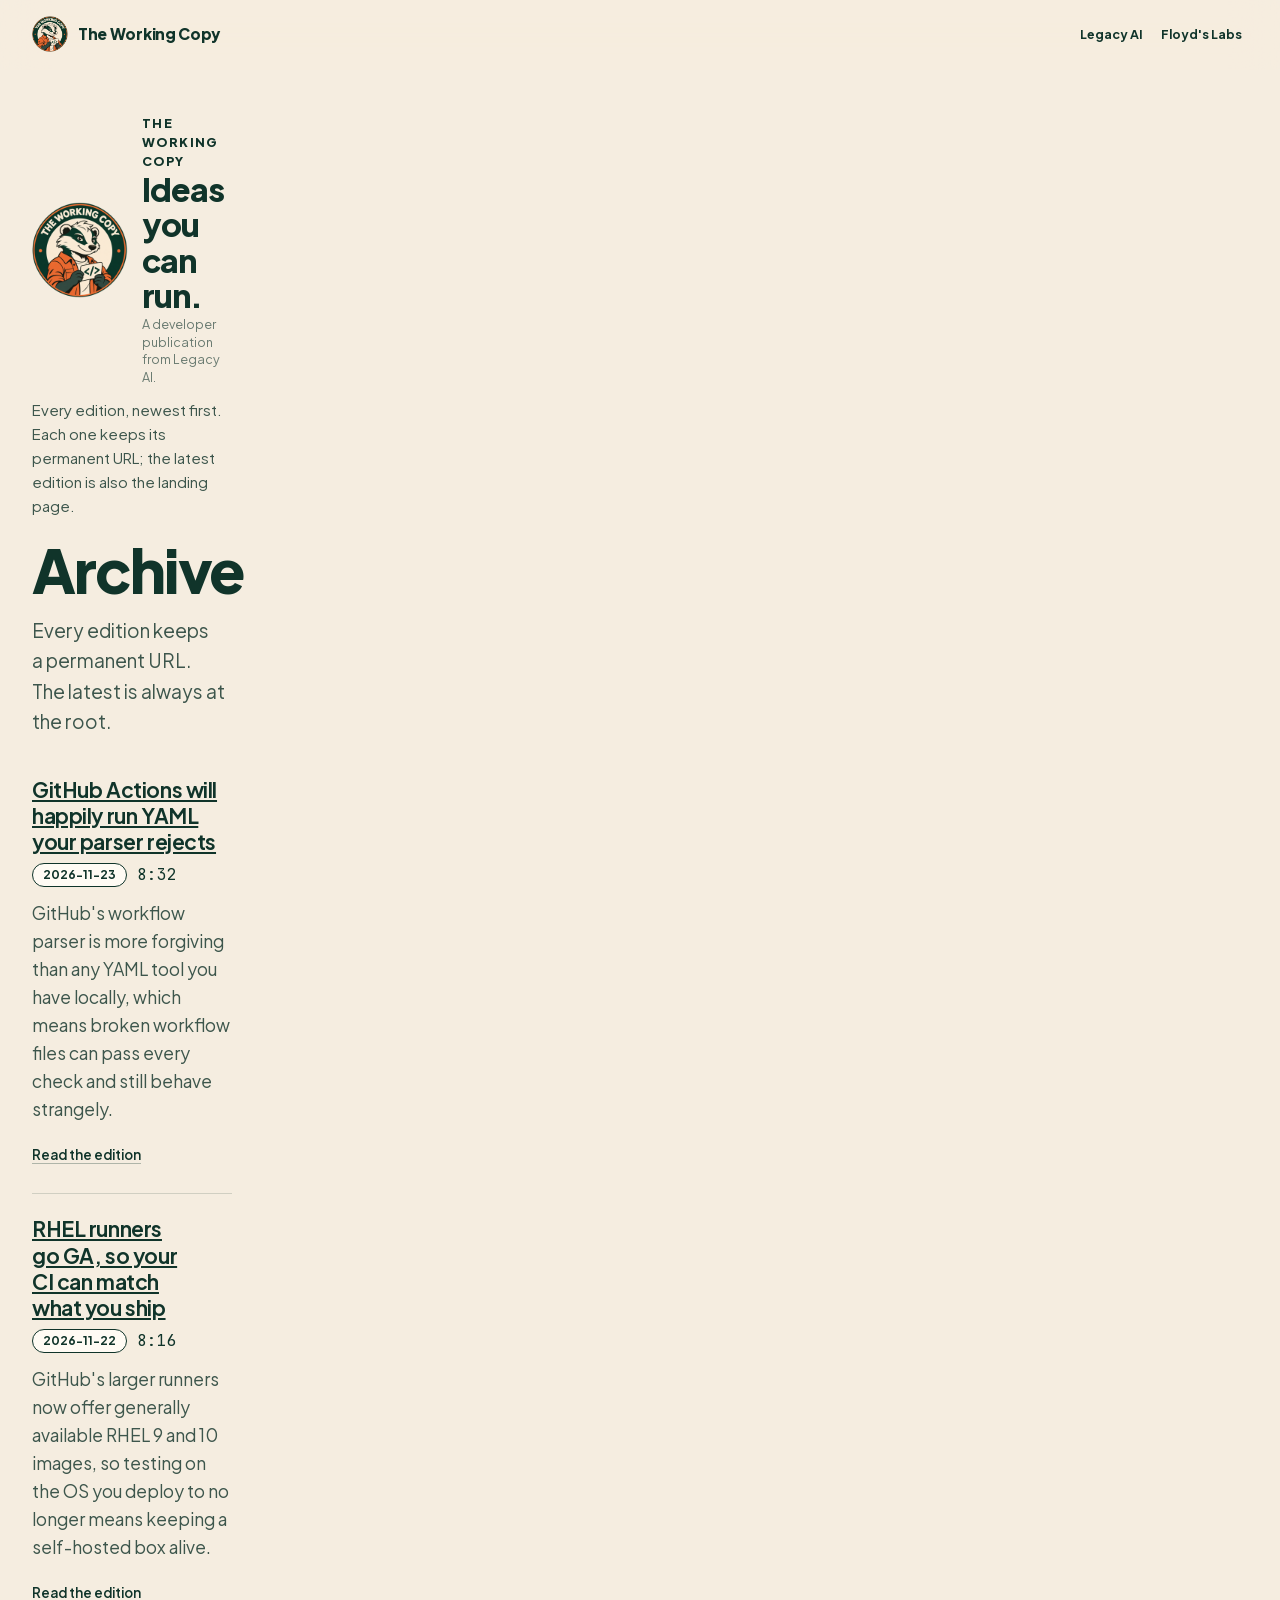
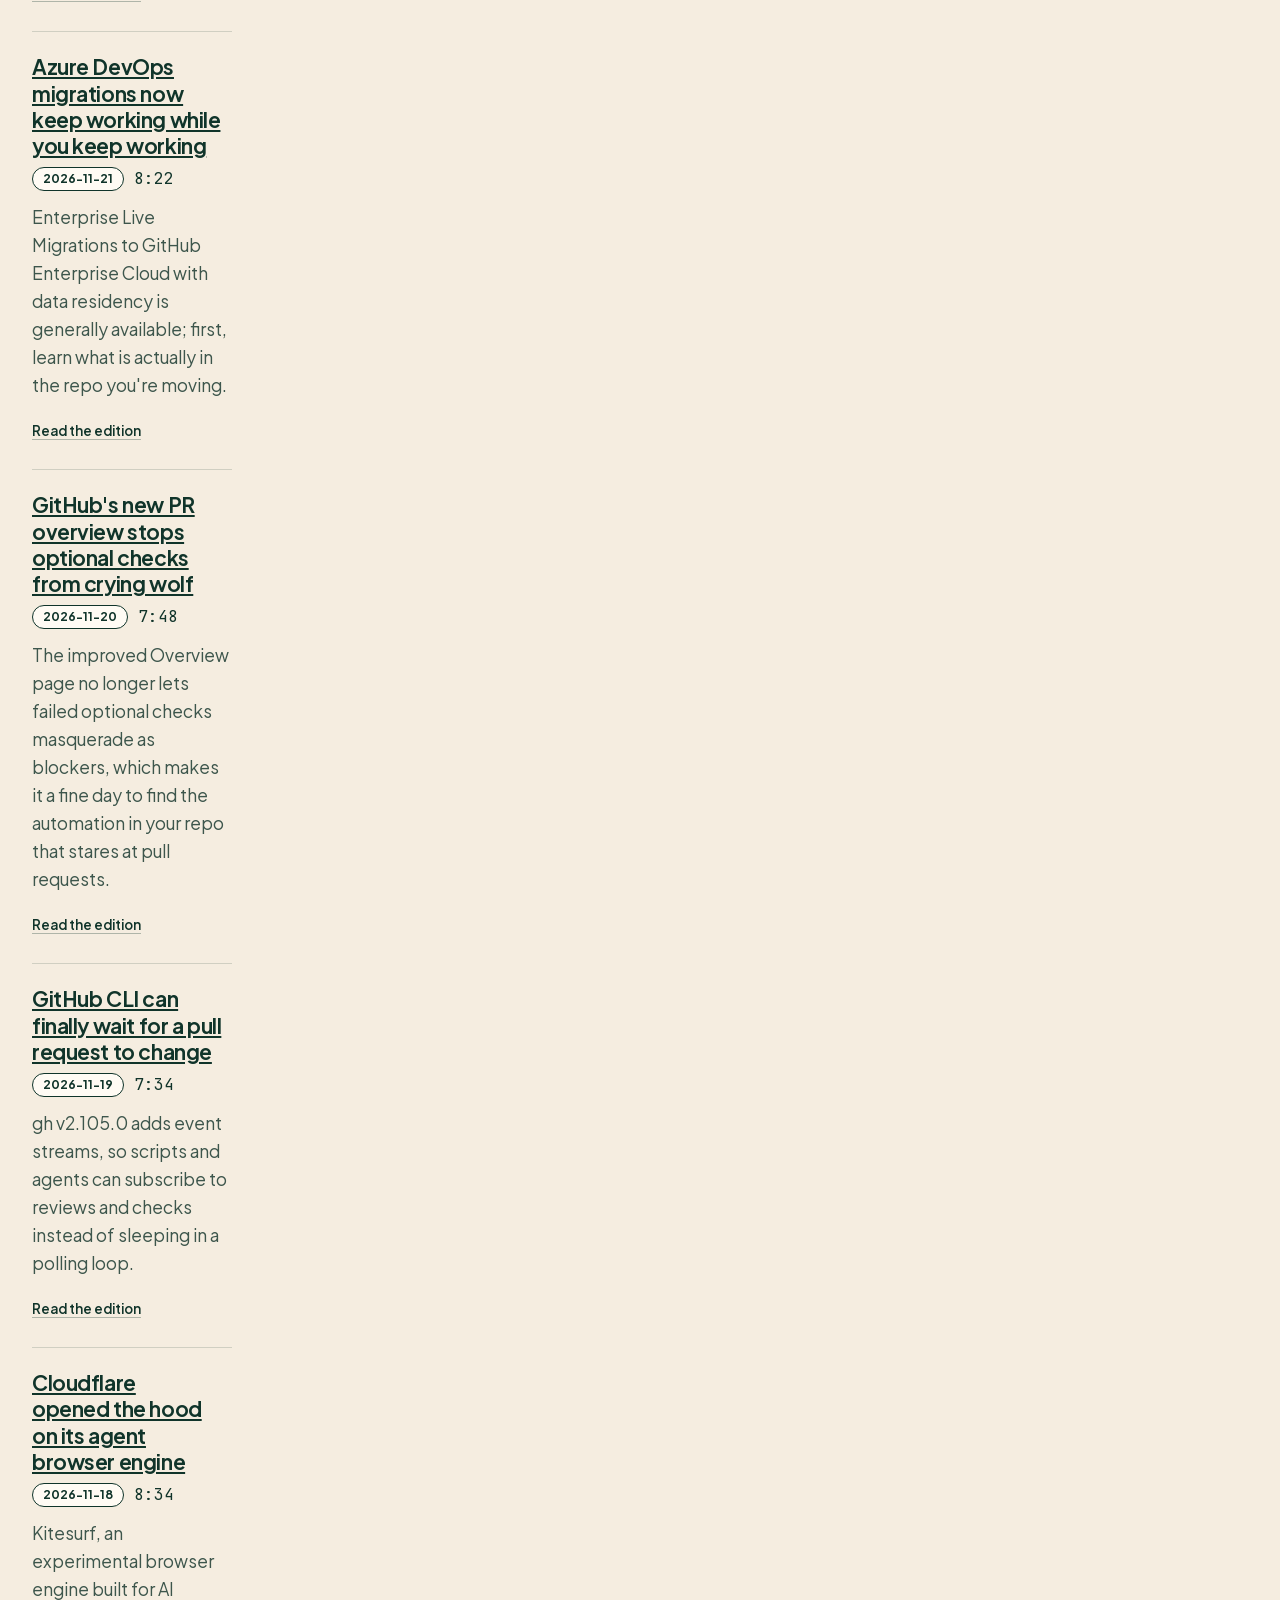
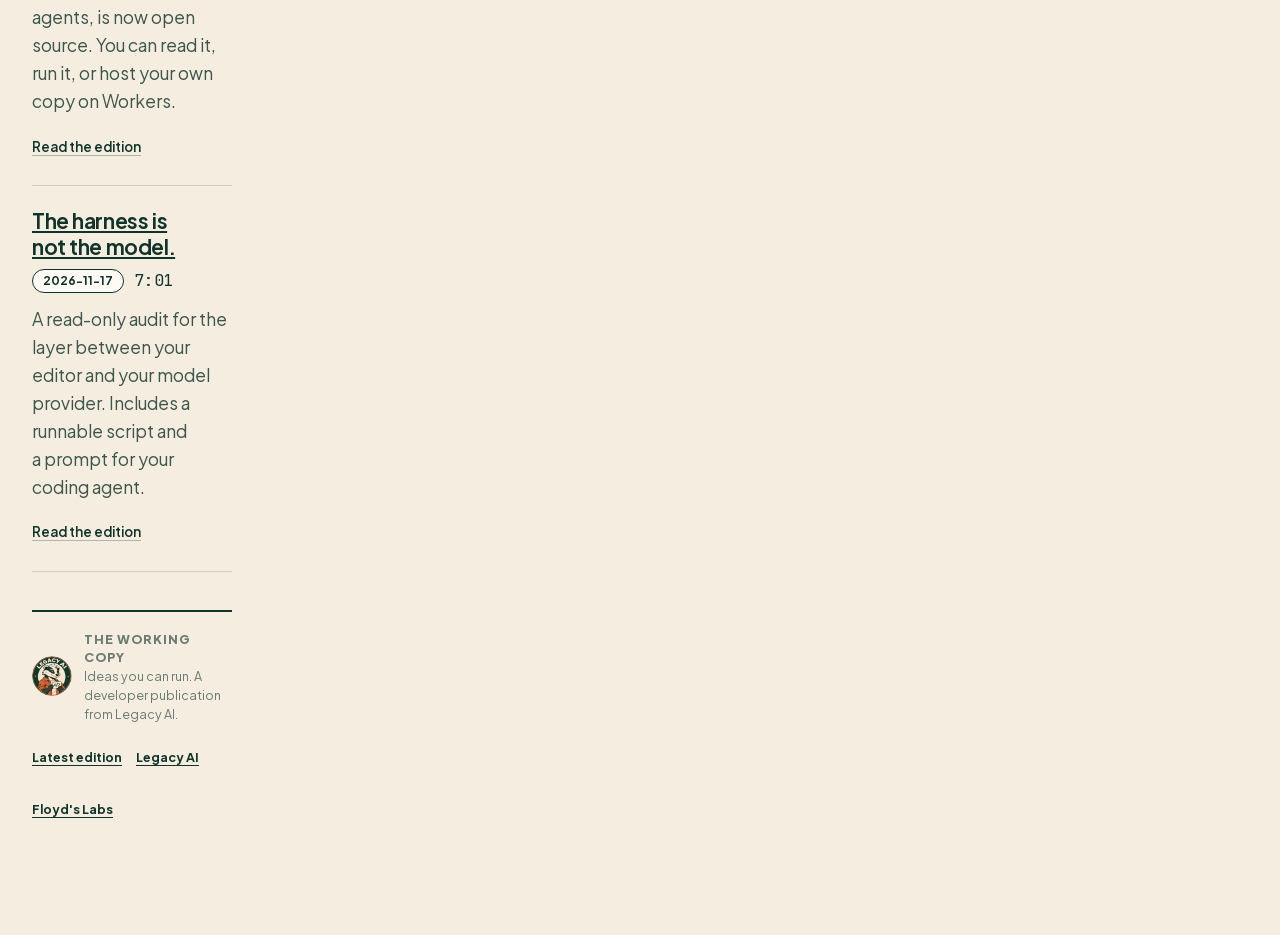
==== commit dbc95404: "Publish 2026-11-23 05:45 edition Co-Authored-By: Claude Code <noreply@anthropic.com>" ====
--- a/archive/index.html
+++ b/archive/index.html
@@ -33,6 +33,12 @@
     <p class="publication-intro">Every edition, newest first. Each one keeps its permanent URL; the latest edition is also the landing page.</p>
     <header class="article-head"><h1>Archive</h1><p class="article-lede">Every edition keeps a permanent URL. The latest is always at the root.</p></header>
     <section class="article-body archive-list">
+      <article class="item">
+        <h3><a href="/editions/2026-11-23/">GitHub Actions will happily run YAML your parser rejects</a></h3>
+        <div class="item-meta"><span class="chip">2026-11-23</span><span class="mono">8:32</span></div>
+        <p>GitHub&#x27;s workflow parser is more forgiving than any YAML tool you have locally, which means broken workflow files can pass every check and still behave strangely.</p>
+        <div class="item-links"><a href="/editions/2026-11-23/">Read the edition</a></div>
+      </article>
       <article class="item">
         <h3><a href="/editions/2026-11-22/">RHEL runners go GA, so your CI can match what you ship</a></h3>
         <div class="item-meta"><span class="chip">2026-11-22</span><span class="mono">8:16</span></div>
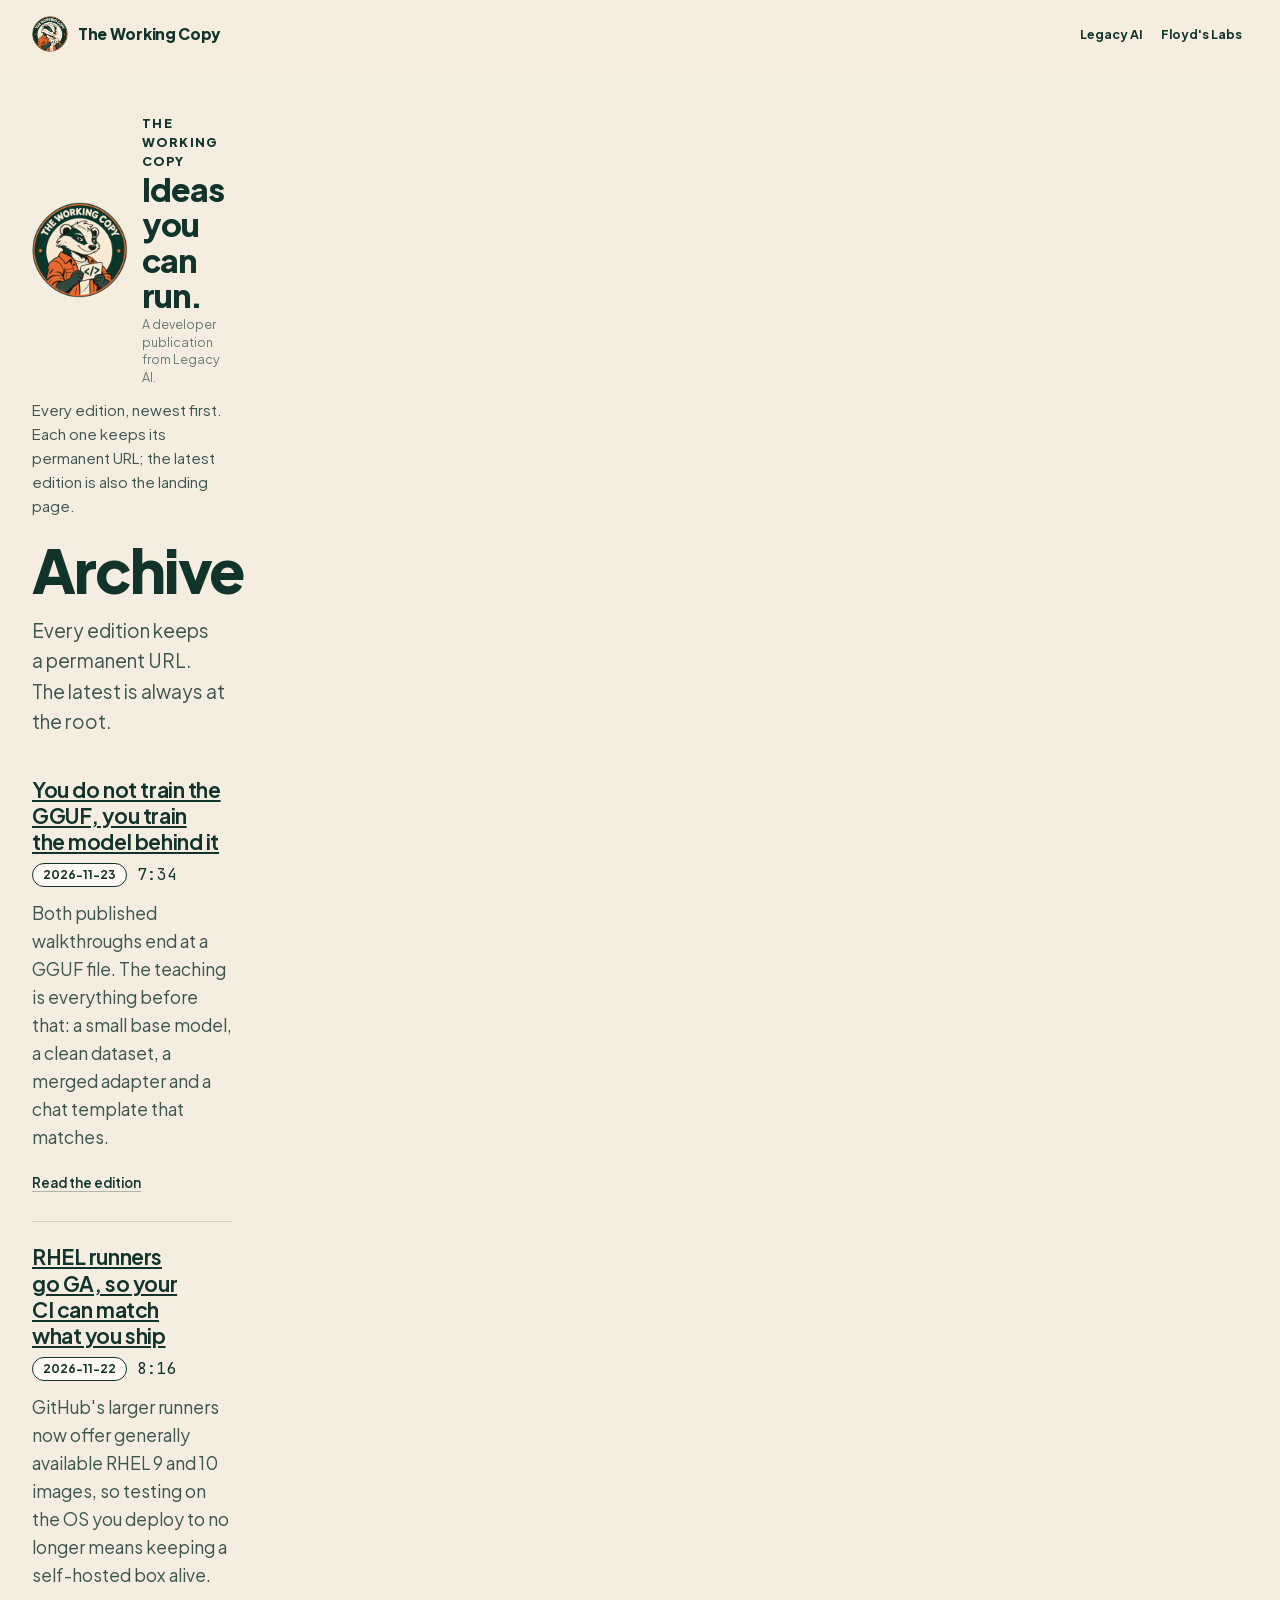
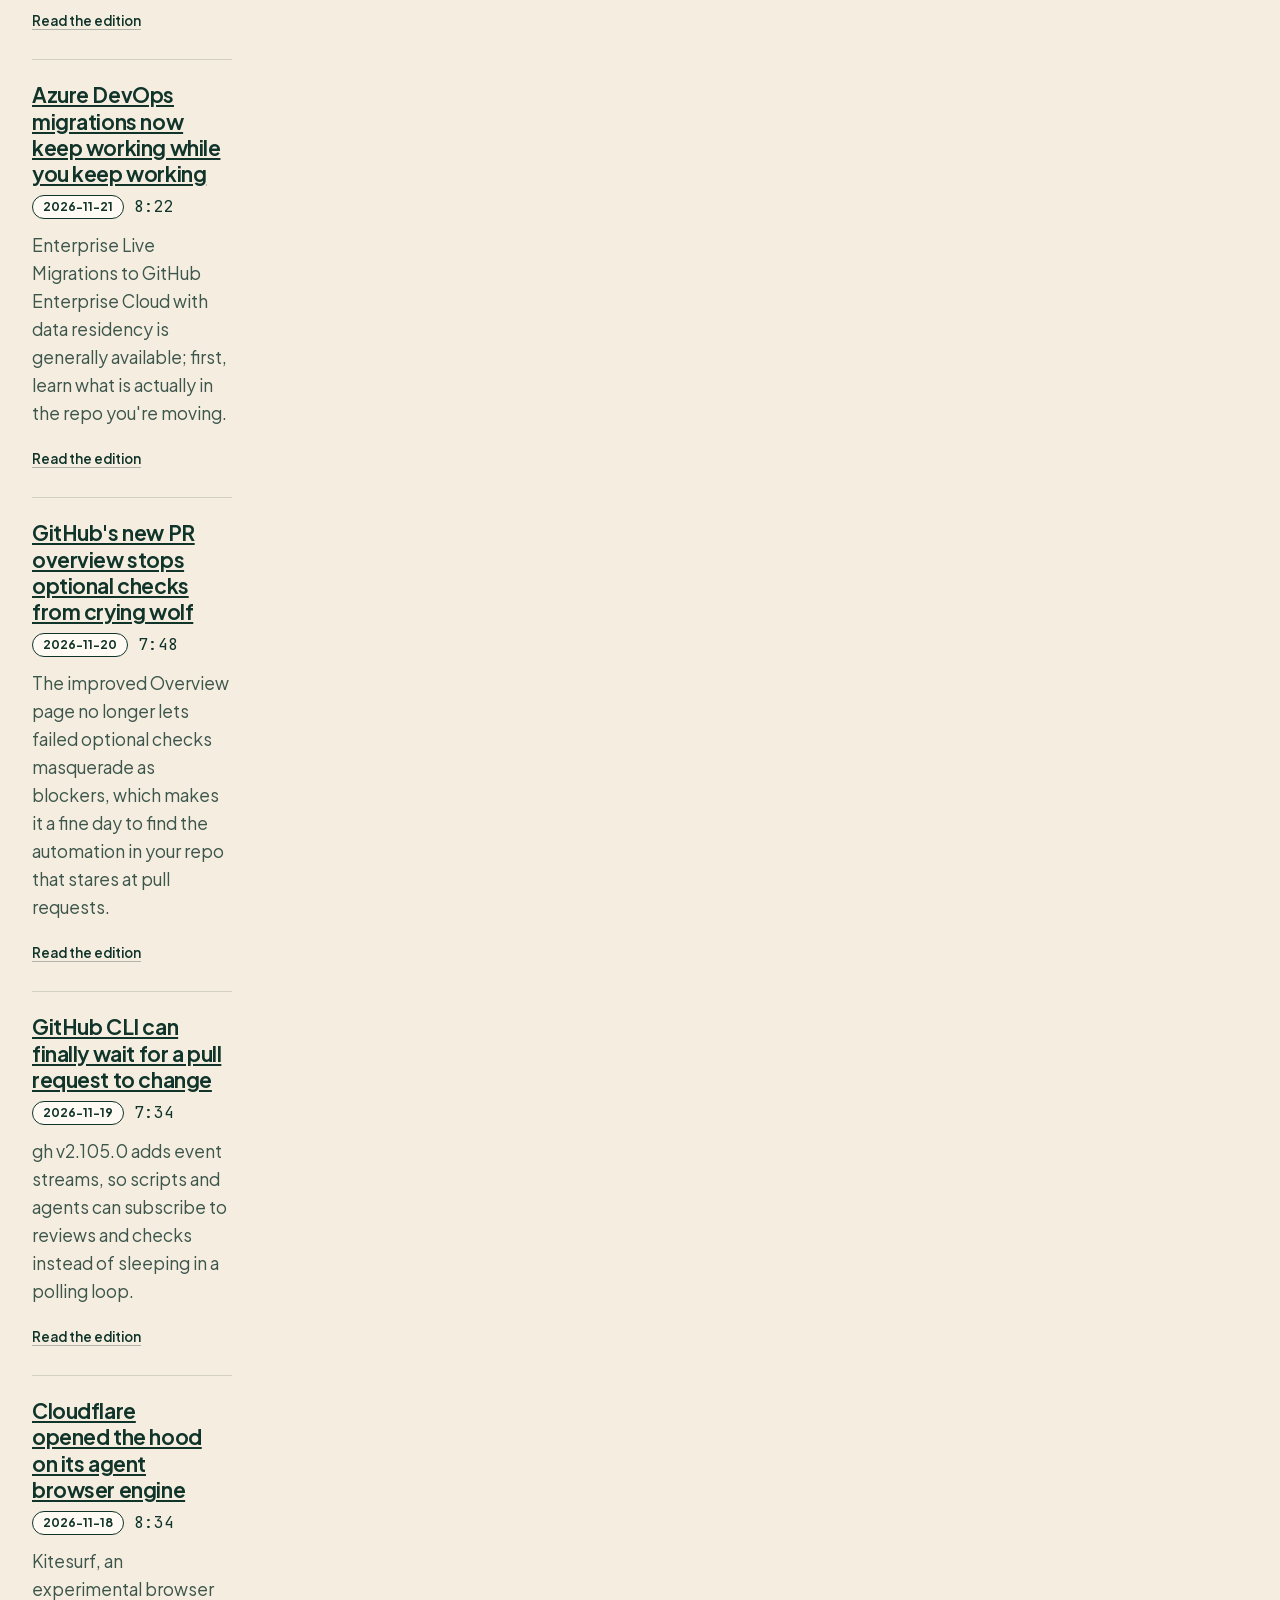
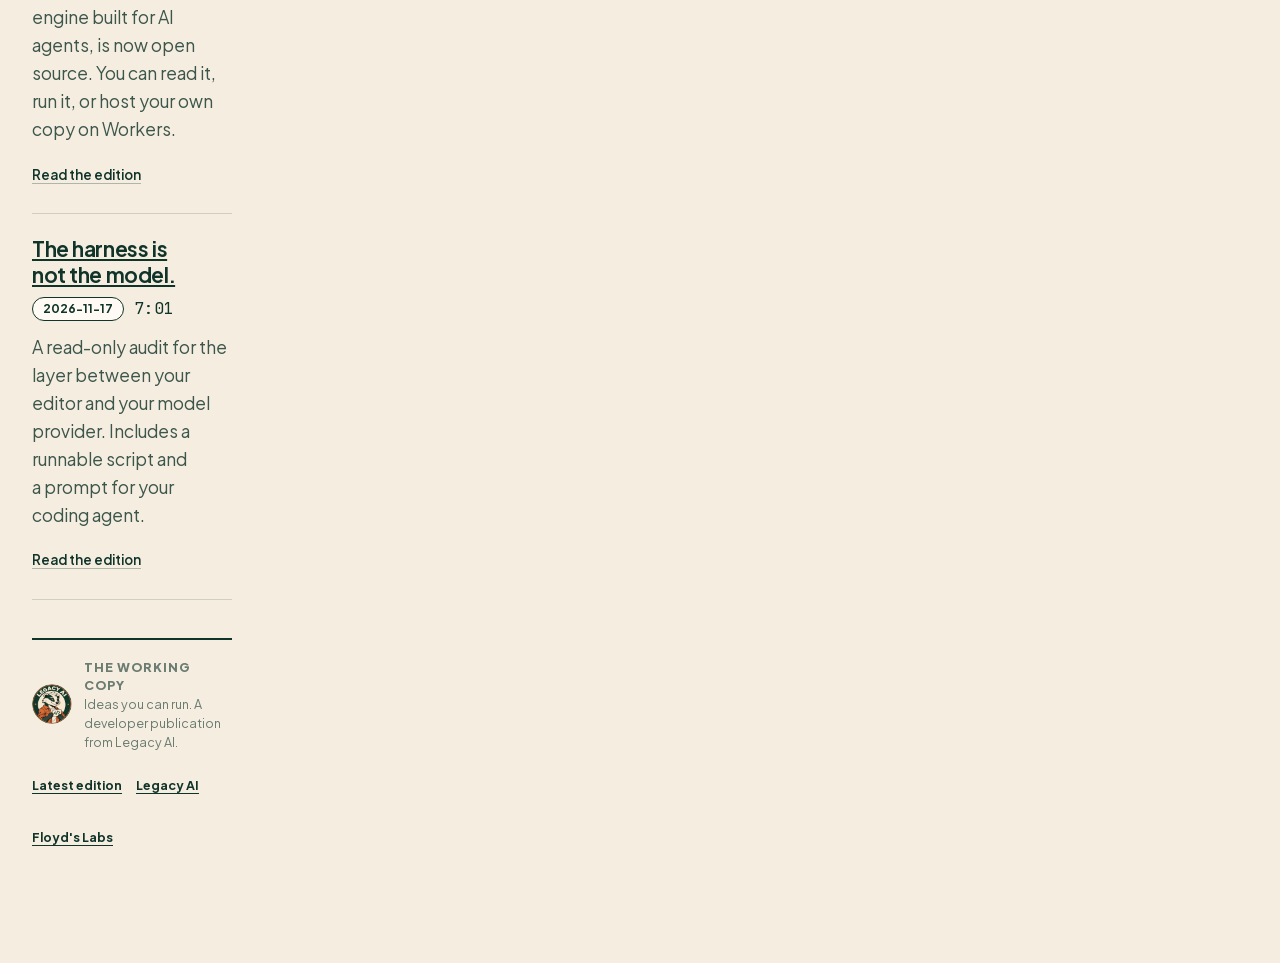
==== commit a5f8d59b: "Publish 2026-11-23 06:53 edition Co-Authored-By: Claude Code <noreply@anthropic.com>" ====
--- a/archive/index.html
+++ b/archive/index.html
@@ -34,9 +34,9 @@
     <header class="article-head"><h1>Archive</h1><p class="article-lede">Every edition keeps a permanent URL. The latest is always at the root.</p></header>
     <section class="article-body archive-list">
       <article class="item">
-        <h3><a href="/editions/2026-11-23/">GitHub Actions will happily run YAML your parser rejects</a></h3>
-        <div class="item-meta"><span class="chip">2026-11-23</span><span class="mono">8:32</span></div>
-        <p>GitHub&#x27;s workflow parser is more forgiving than any YAML tool you have locally, which means broken workflow files can pass every check and still behave strangely.</p>
+        <h3><a href="/editions/2026-11-23/">You do not train the GGUF, you train the model behind it</a></h3>
+        <div class="item-meta"><span class="chip">2026-11-23</span><span class="mono">7:34</span></div>
+        <p>Both published walkthroughs end at a GGUF file. The teaching is everything before that: a small base model, a clean dataset, a merged adapter and a chat template that matches.</p>
         <div class="item-links"><a href="/editions/2026-11-23/">Read the edition</a></div>
       </article>
       <article class="item">
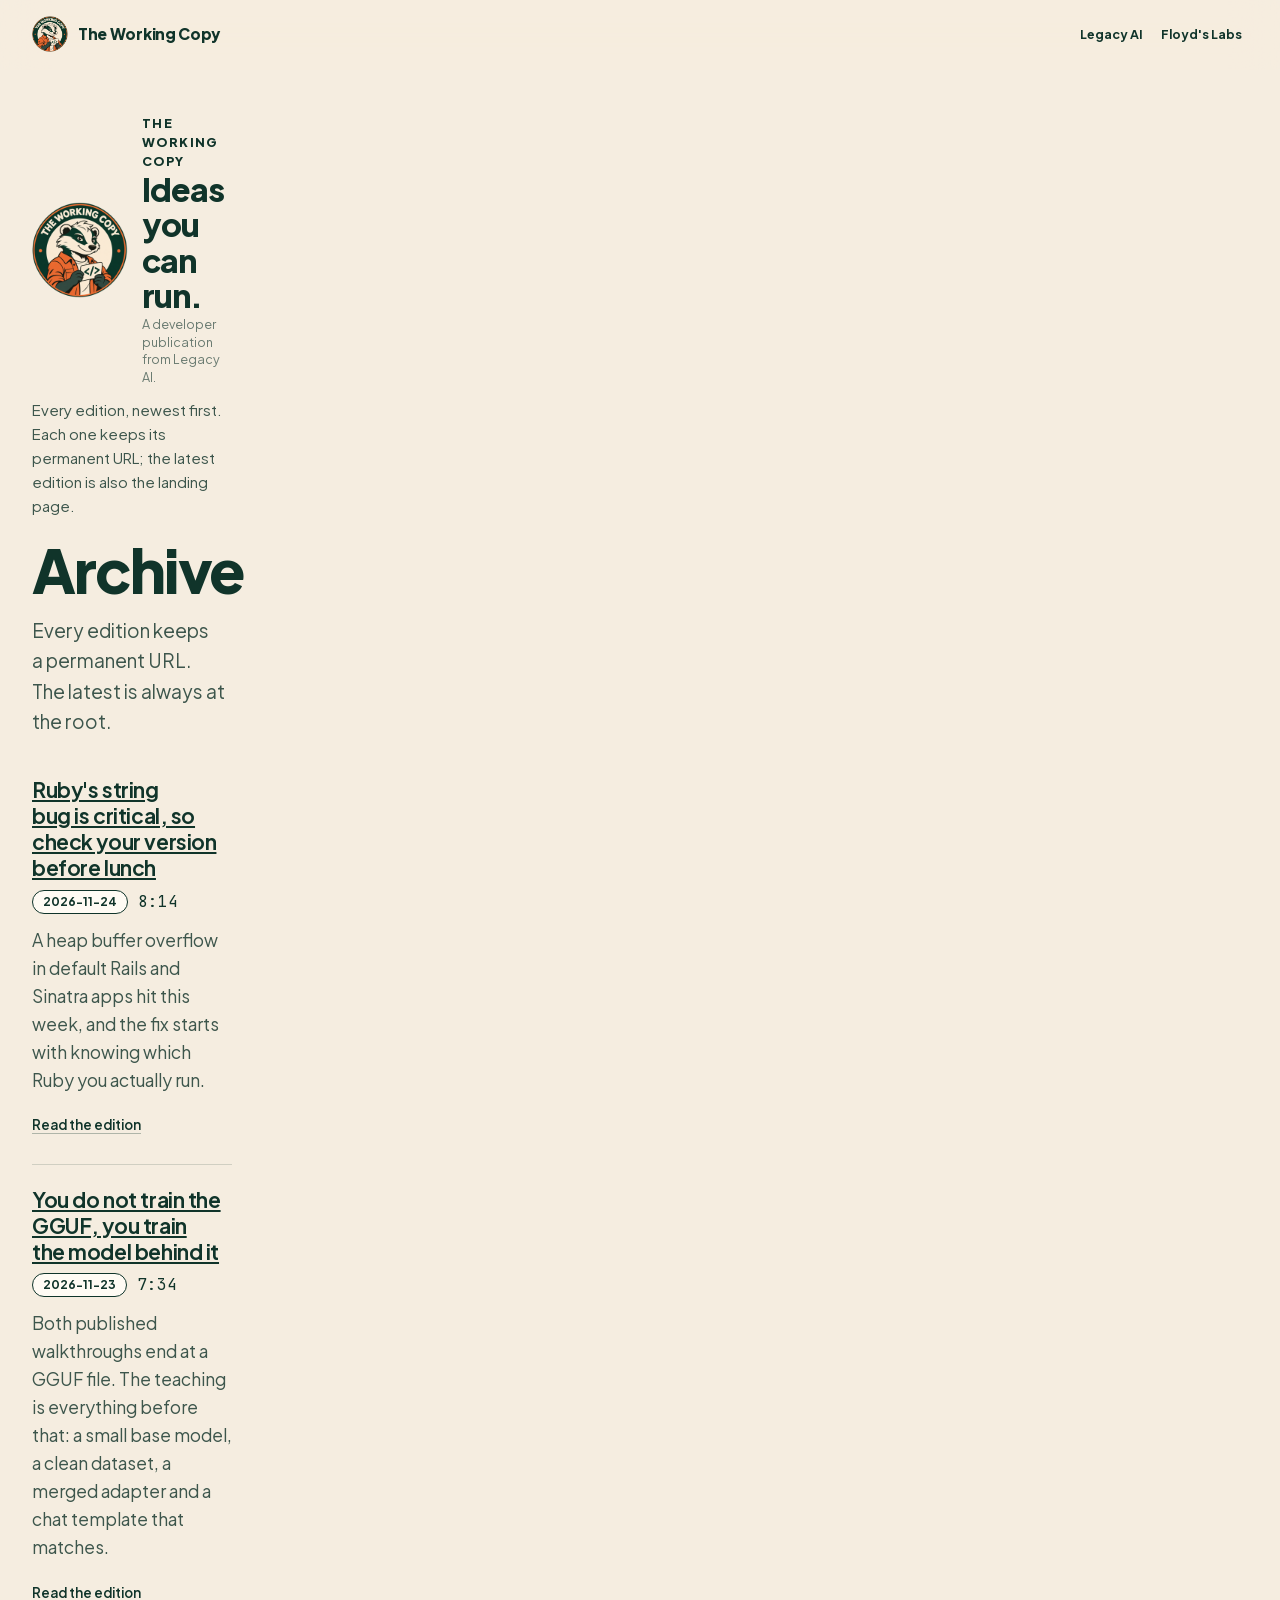
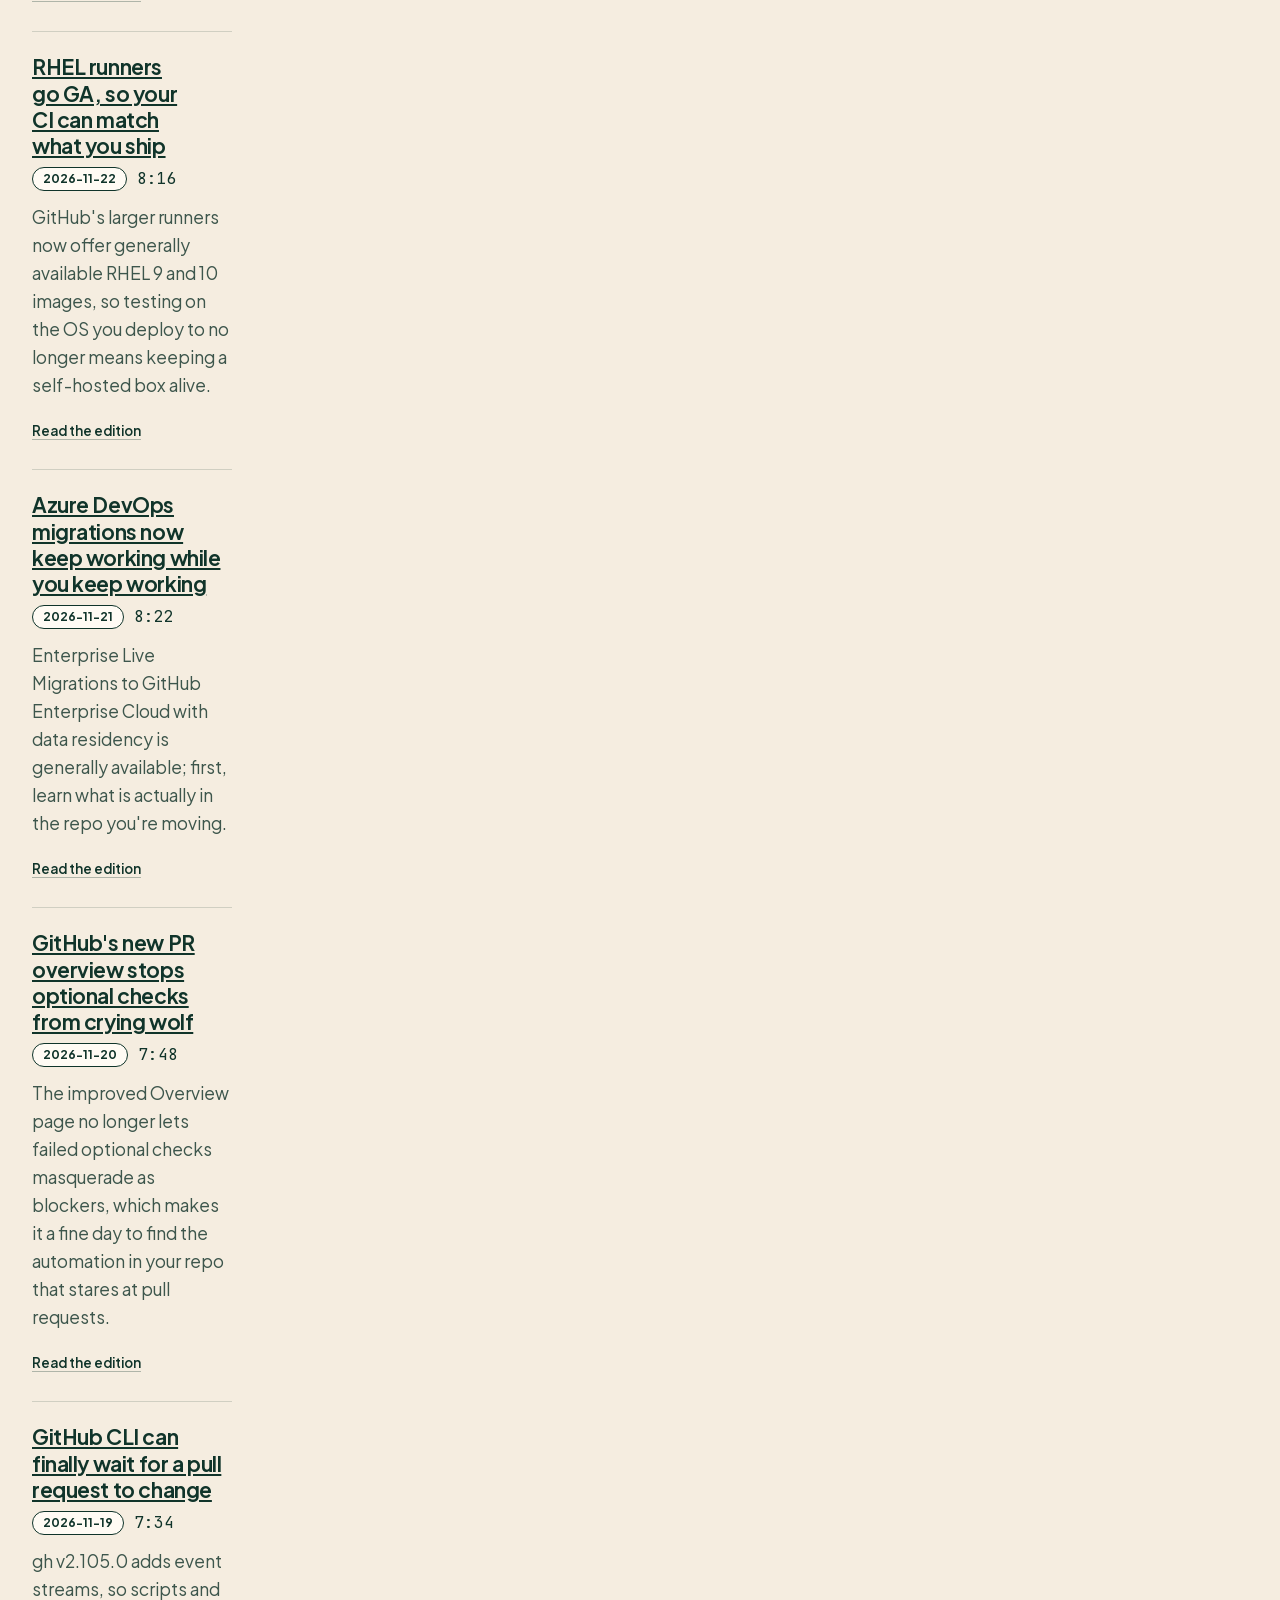
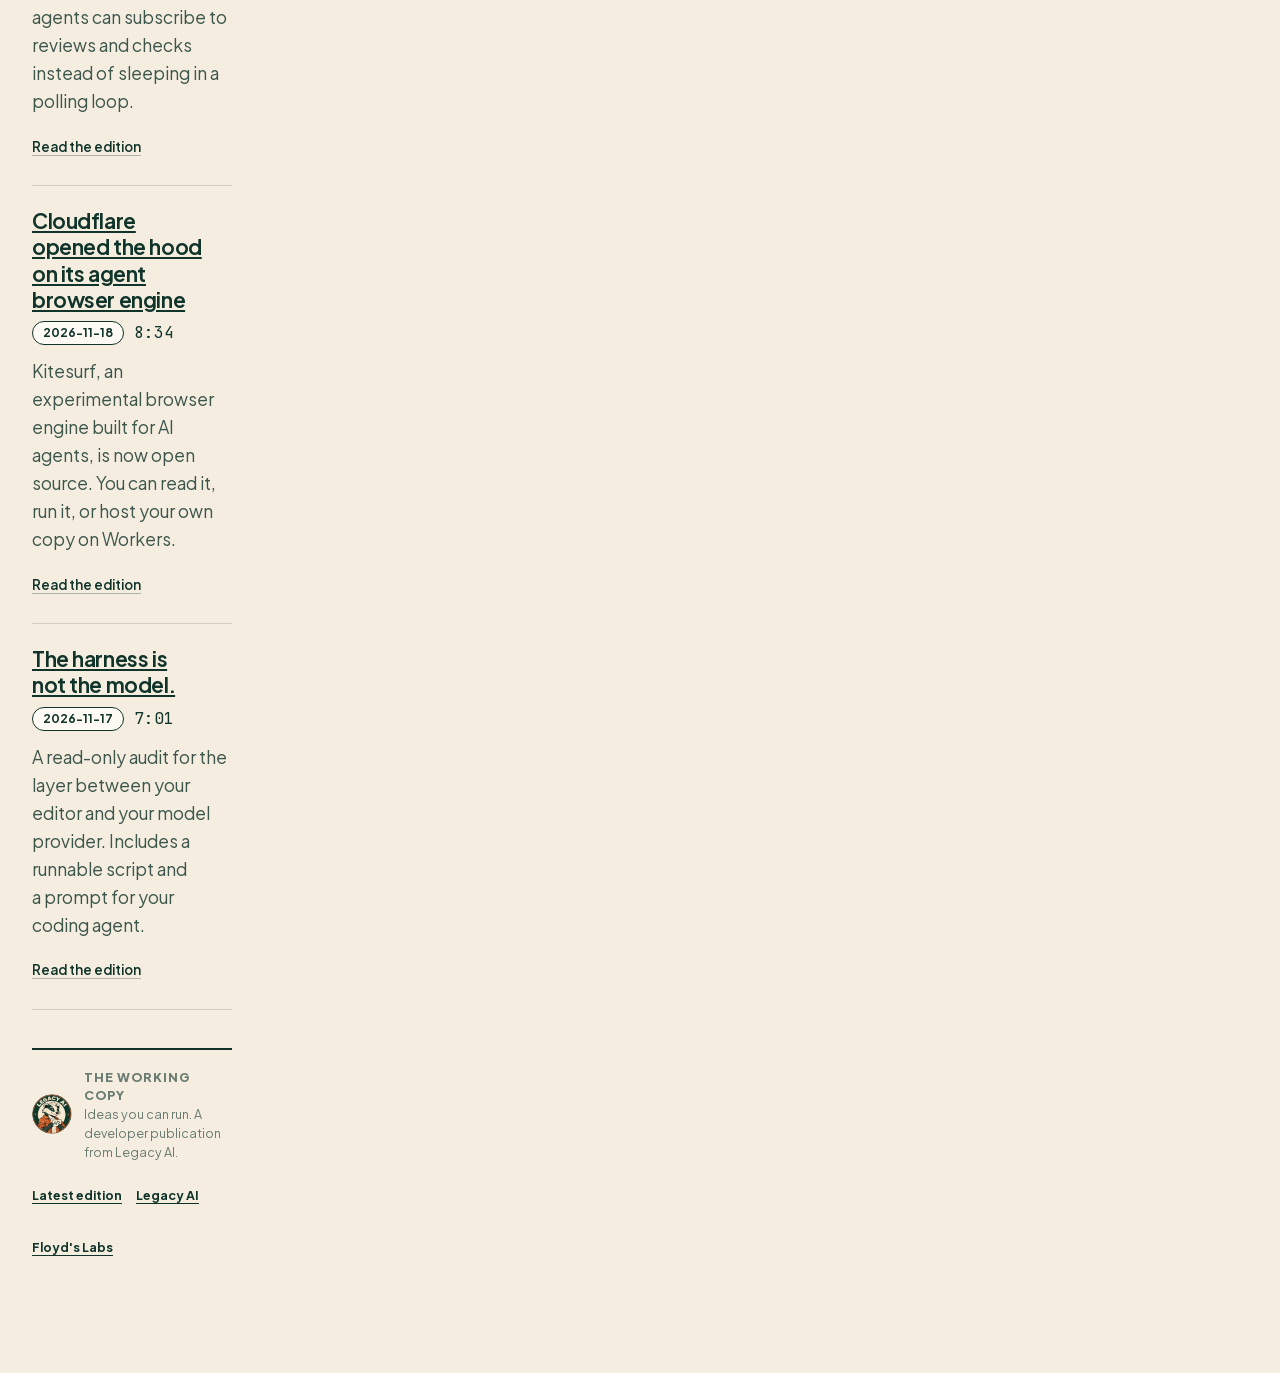
==== commit 2783a260: "Publish 2026-11-24 05:45 edition Co-Authored-By: Claude Code <noreply@anthropic.com>" ====
--- a/archive/index.html
+++ b/archive/index.html
@@ -33,6 +33,12 @@
     <p class="publication-intro">Every edition, newest first. Each one keeps its permanent URL; the latest edition is also the landing page.</p>
     <header class="article-head"><h1>Archive</h1><p class="article-lede">Every edition keeps a permanent URL. The latest is always at the root.</p></header>
     <section class="article-body archive-list">
+      <article class="item">
+        <h3><a href="/editions/2026-11-24/">Ruby&#x27;s string bug is critical, so check your version before lunch</a></h3>
+        <div class="item-meta"><span class="chip">2026-11-24</span><span class="mono">8:14</span></div>
+        <p>A heap buffer overflow in default Rails and Sinatra apps hit this week, and the fix starts with knowing which Ruby you actually run.</p>
+        <div class="item-links"><a href="/editions/2026-11-24/">Read the edition</a></div>
+      </article>
       <article class="item">
         <h3><a href="/editions/2026-11-23/">You do not train the GGUF, you train the model behind it</a></h3>
         <div class="item-meta"><span class="chip">2026-11-23</span><span class="mono">7:34</span></div>
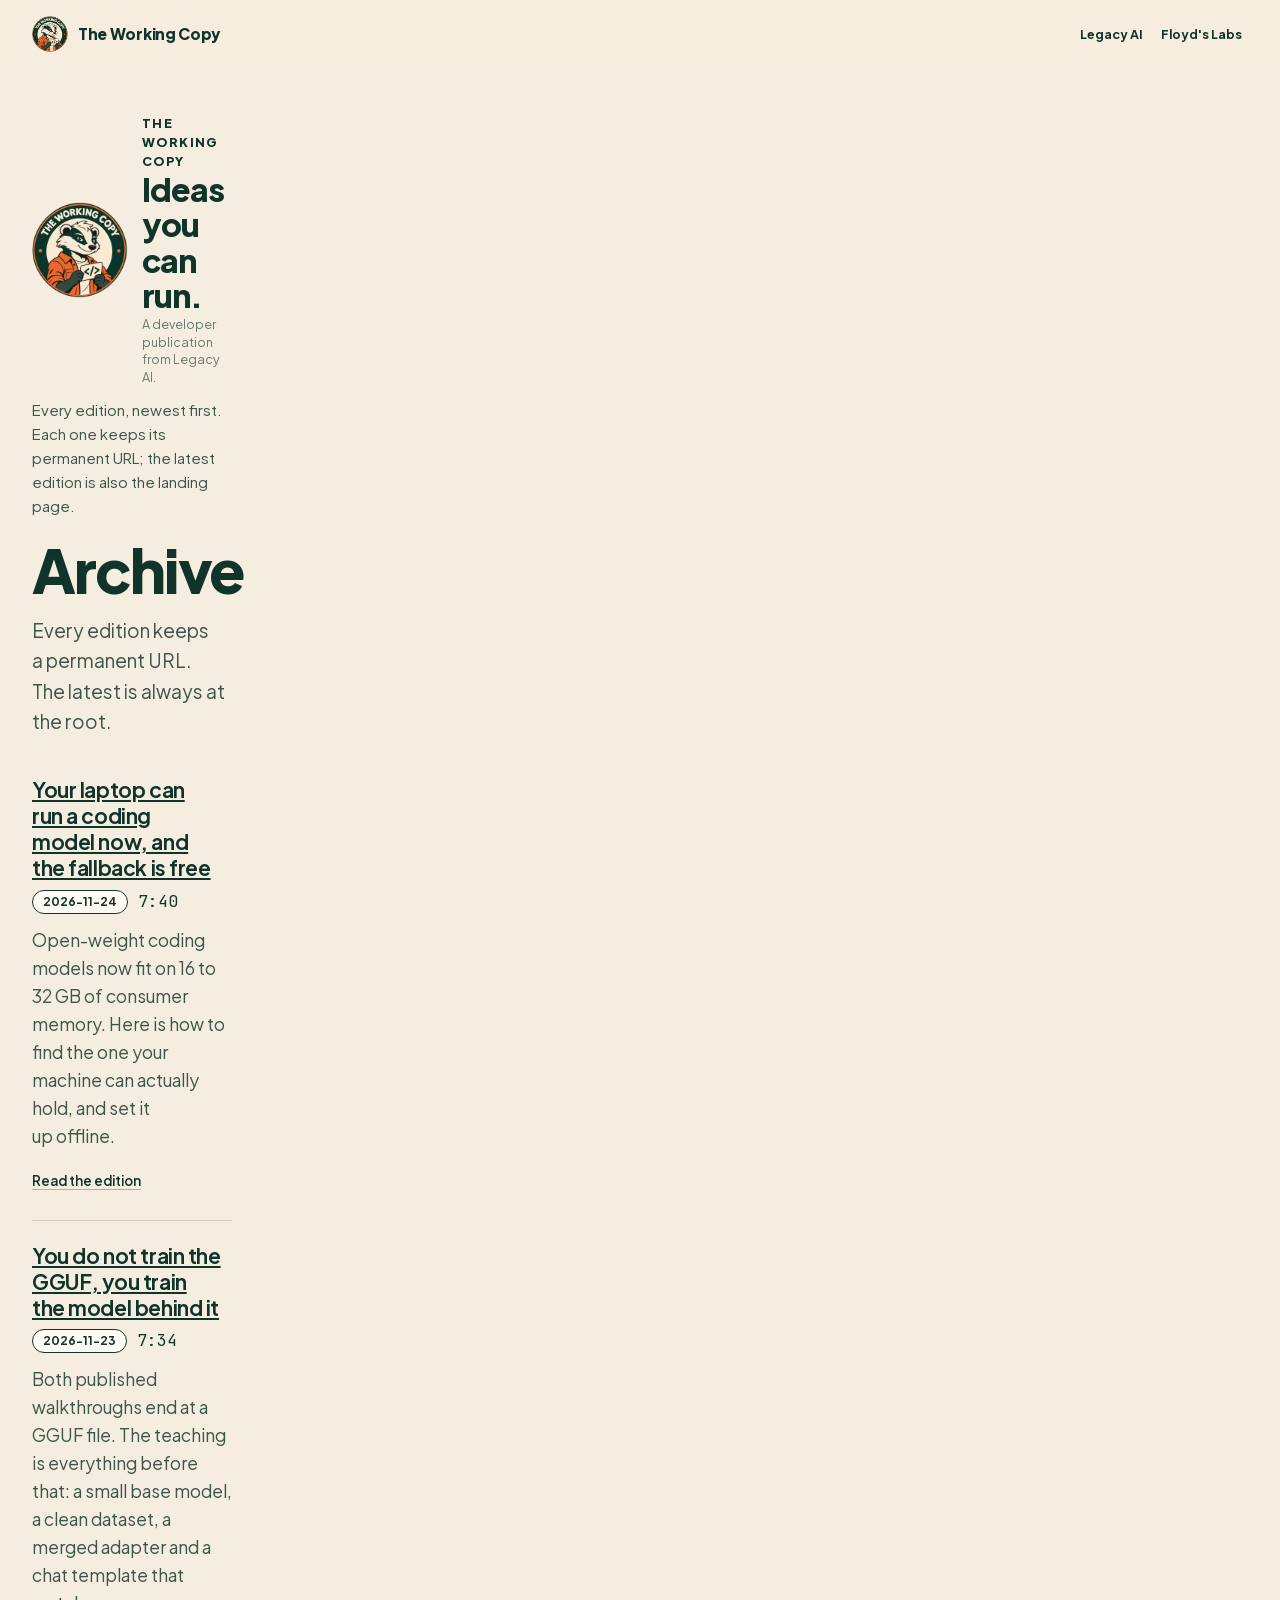
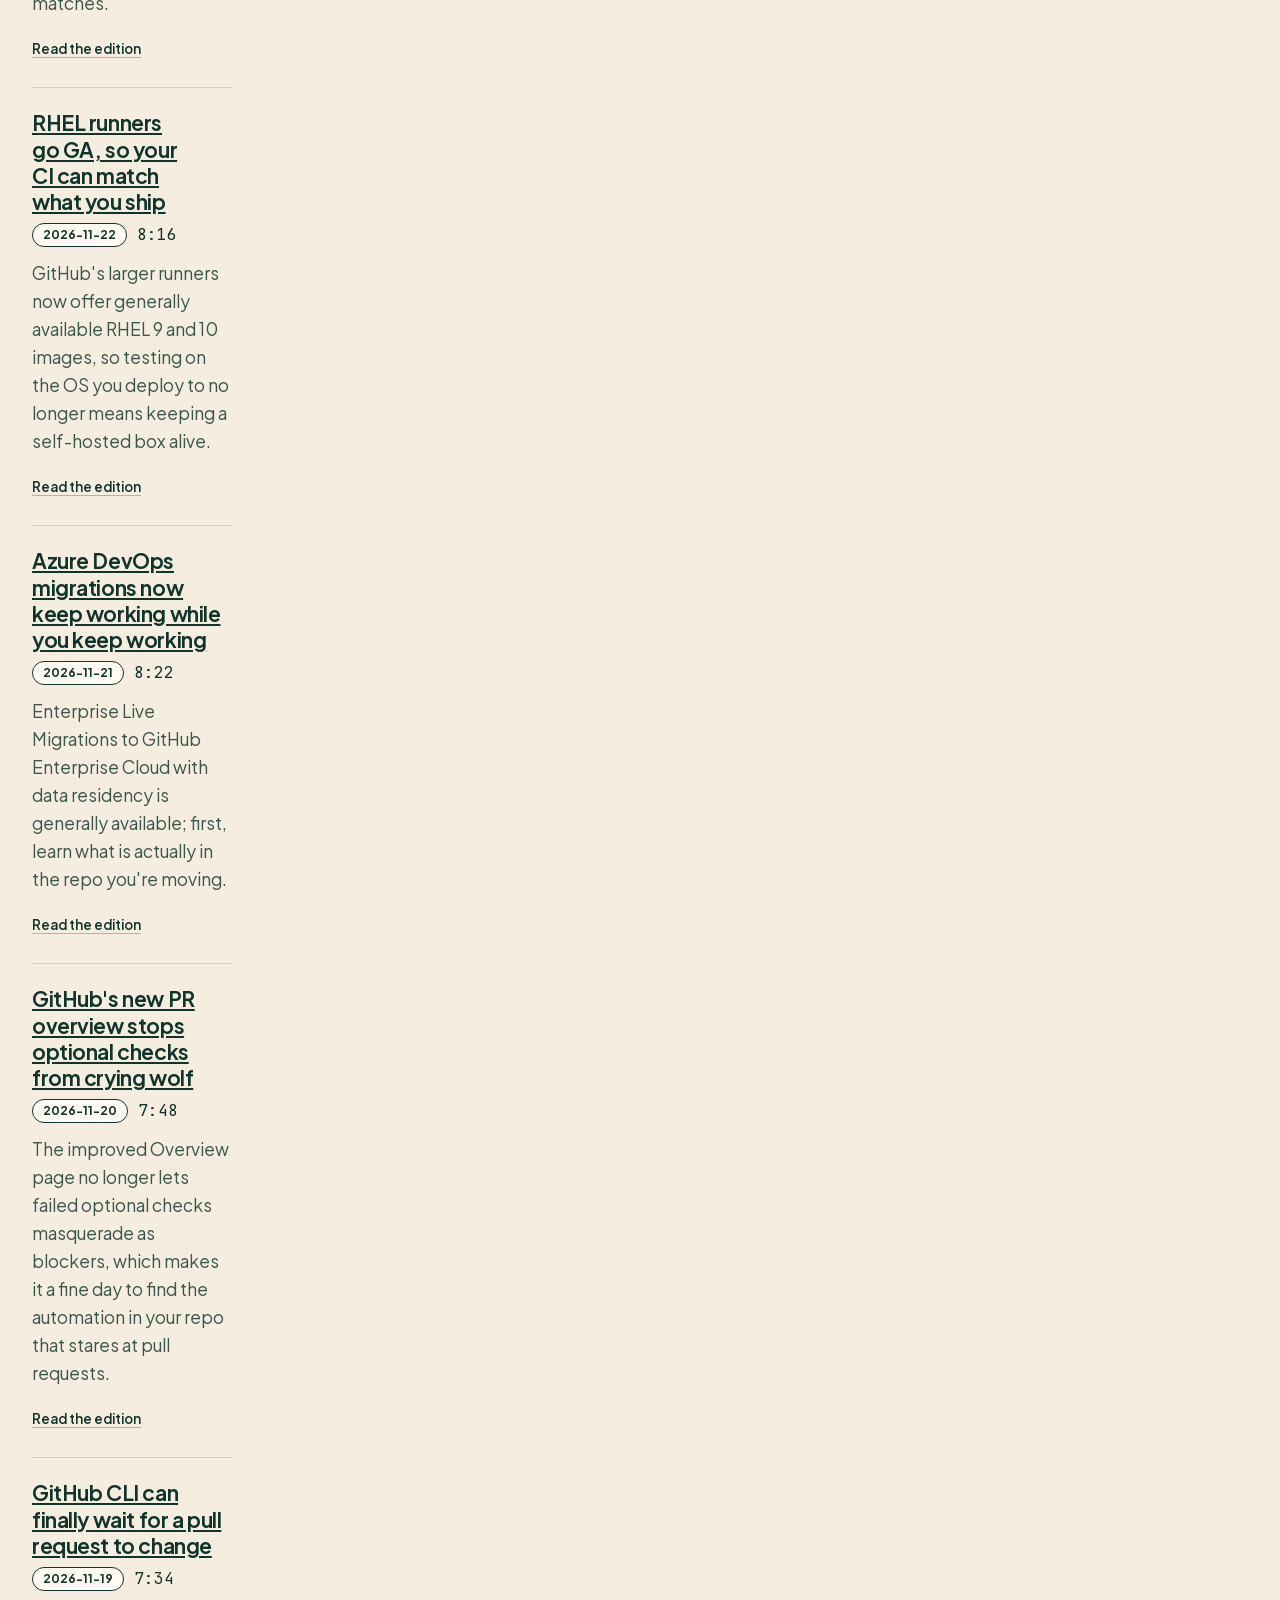
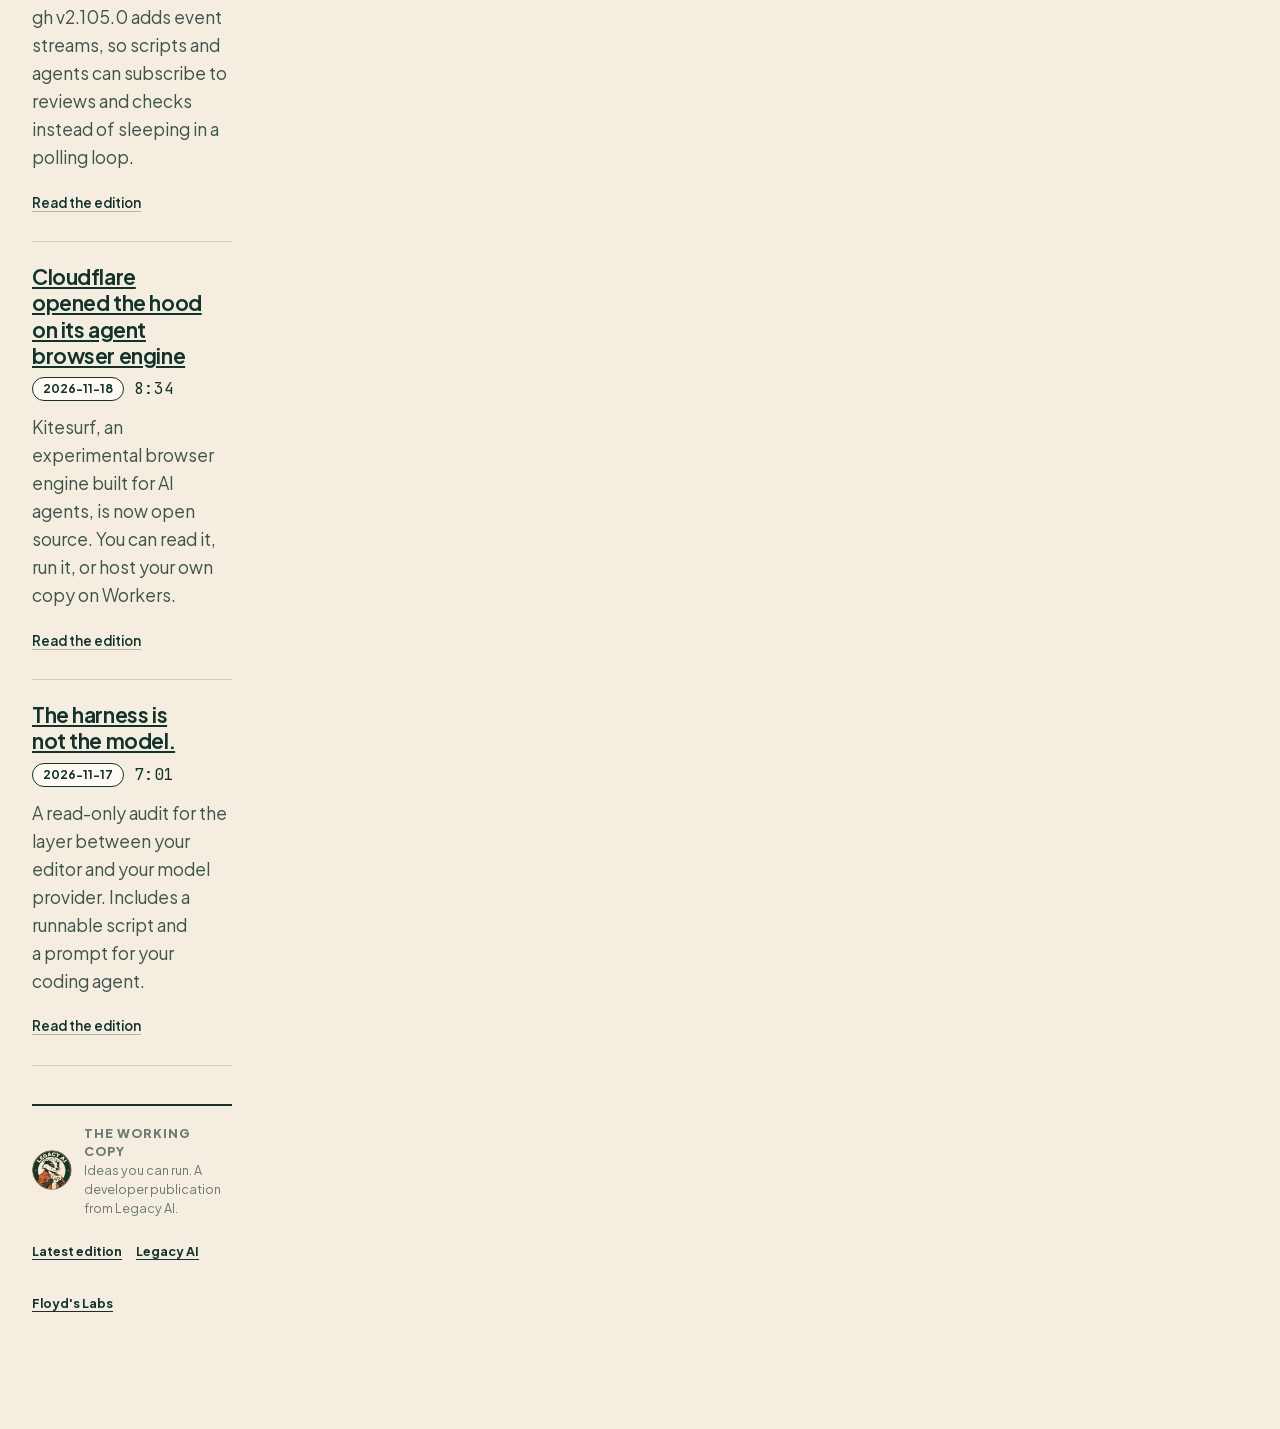
==== commit 06cf661e: "Publish 2026-11-24 06:27 edition Co-Authored-By: Claude Code <noreply@anthropic.com>" ====
--- a/archive/index.html
+++ b/archive/index.html
@@ -34,9 +34,9 @@
     <header class="article-head"><h1>Archive</h1><p class="article-lede">Every edition keeps a permanent URL. The latest is always at the root.</p></header>
     <section class="article-body archive-list">
       <article class="item">
-        <h3><a href="/editions/2026-11-24/">Ruby&#x27;s string bug is critical, so check your version before lunch</a></h3>
-        <div class="item-meta"><span class="chip">2026-11-24</span><span class="mono">8:14</span></div>
-        <p>A heap buffer overflow in default Rails and Sinatra apps hit this week, and the fix starts with knowing which Ruby you actually run.</p>
+        <h3><a href="/editions/2026-11-24/">Your laptop can run a coding model now, and the fallback is free</a></h3>
+        <div class="item-meta"><span class="chip">2026-11-24</span><span class="mono">7:40</span></div>
+        <p>Open-weight coding models now fit on 16 to 32 GB of consumer memory. Here is how to find the one your machine can actually hold, and set it up offline.</p>
         <div class="item-links"><a href="/editions/2026-11-24/">Read the edition</a></div>
       </article>
       <article class="item">
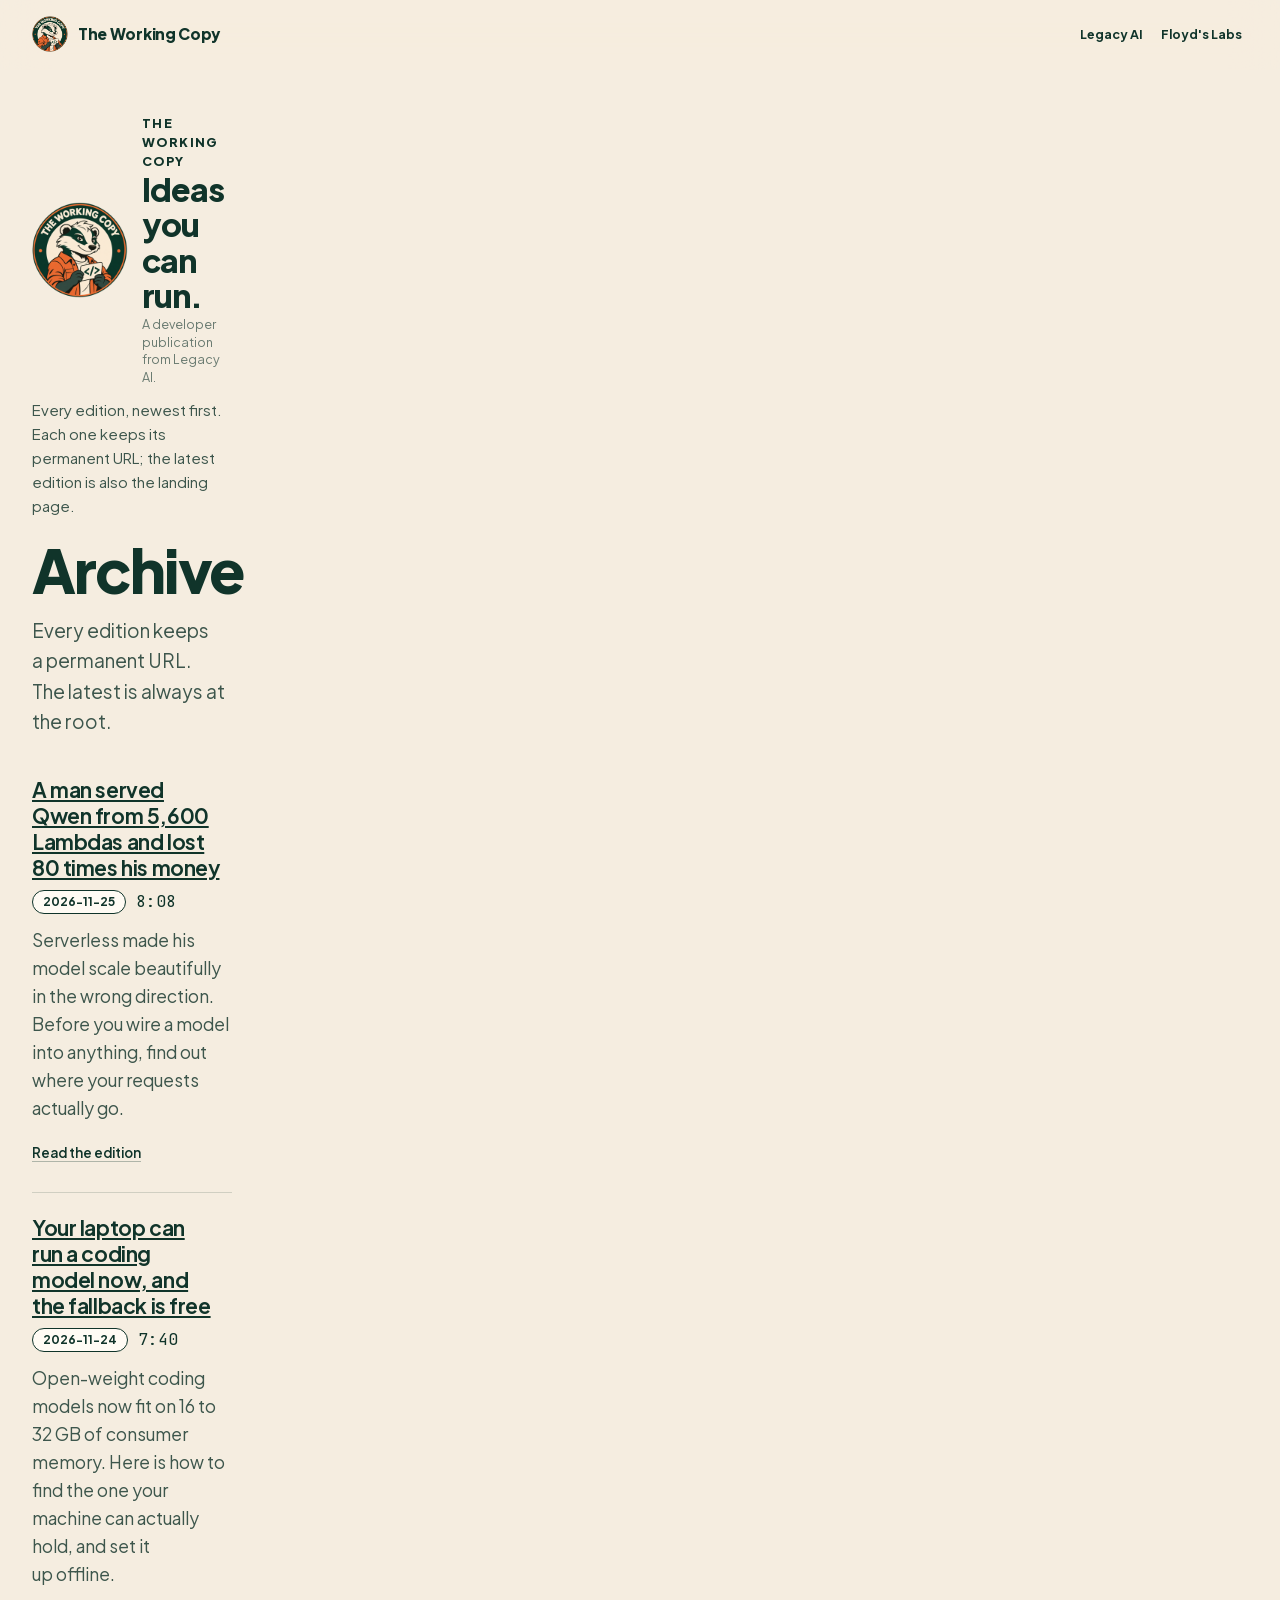
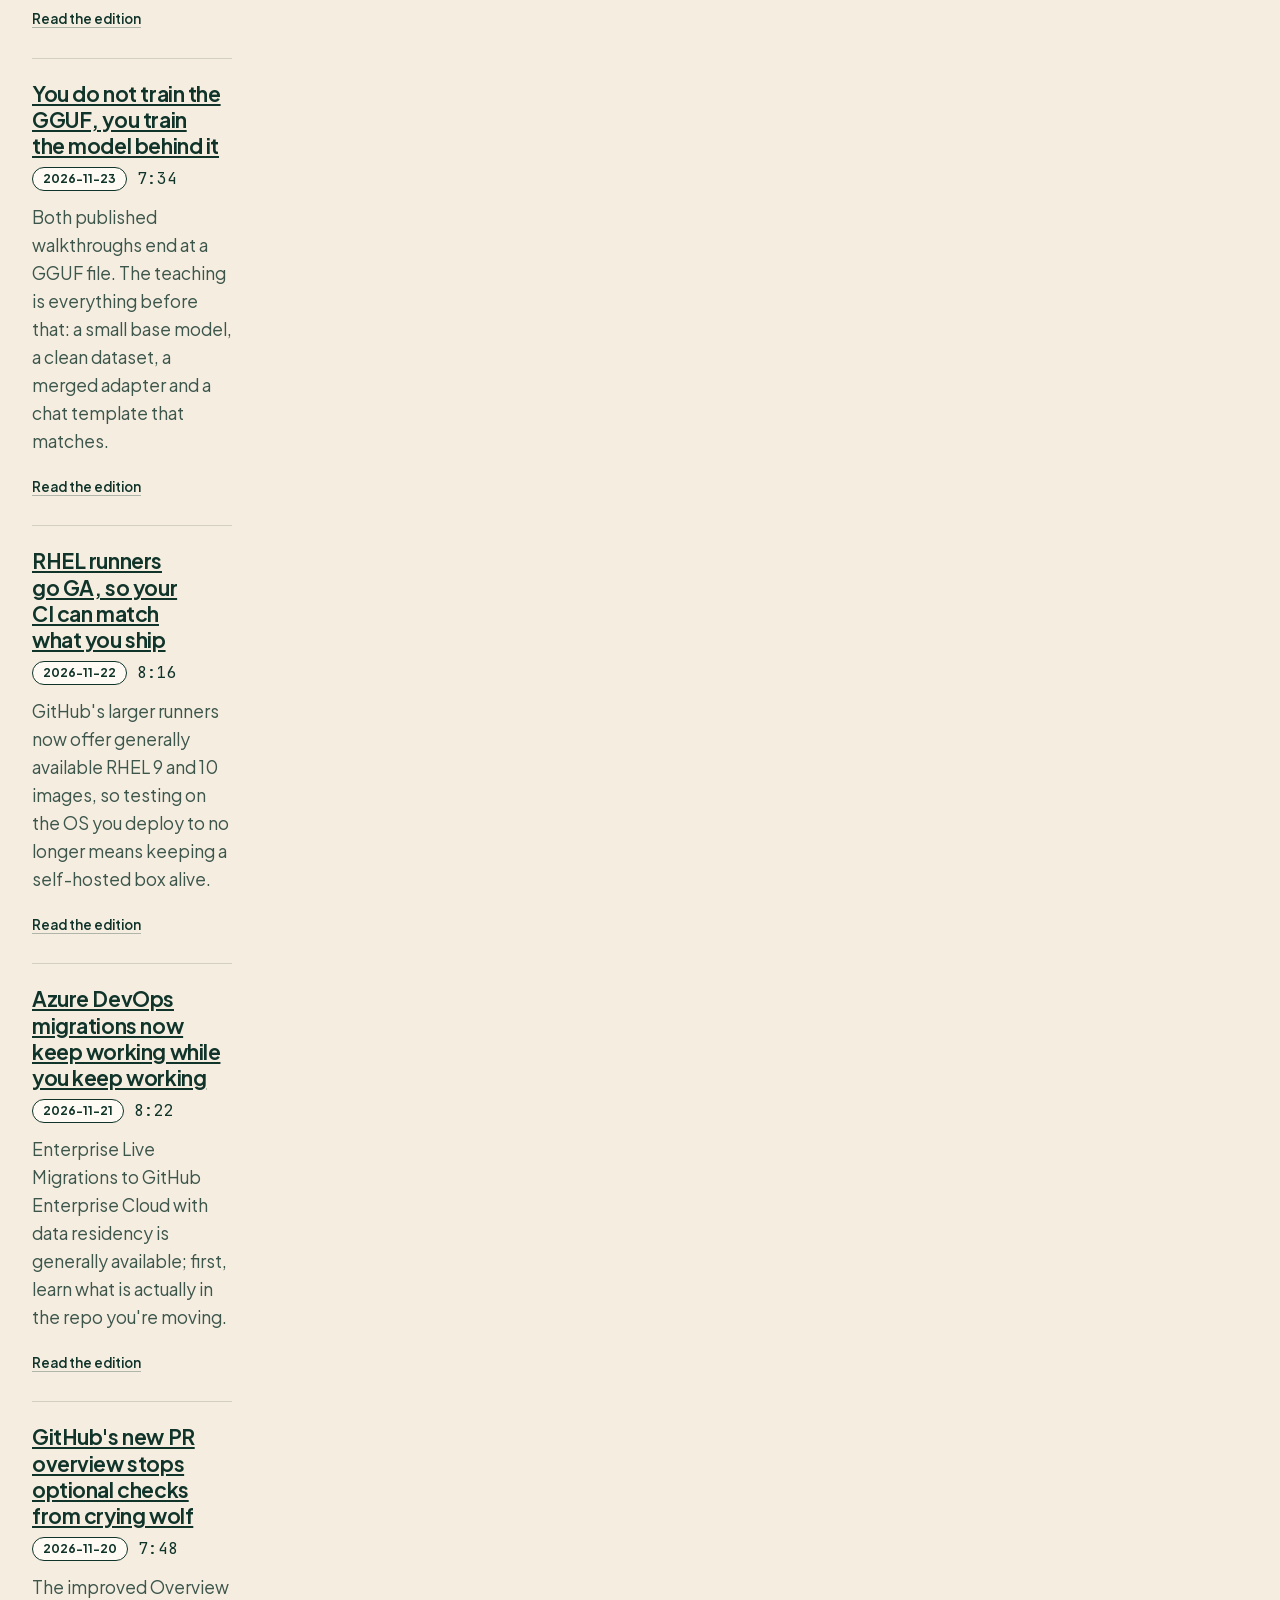
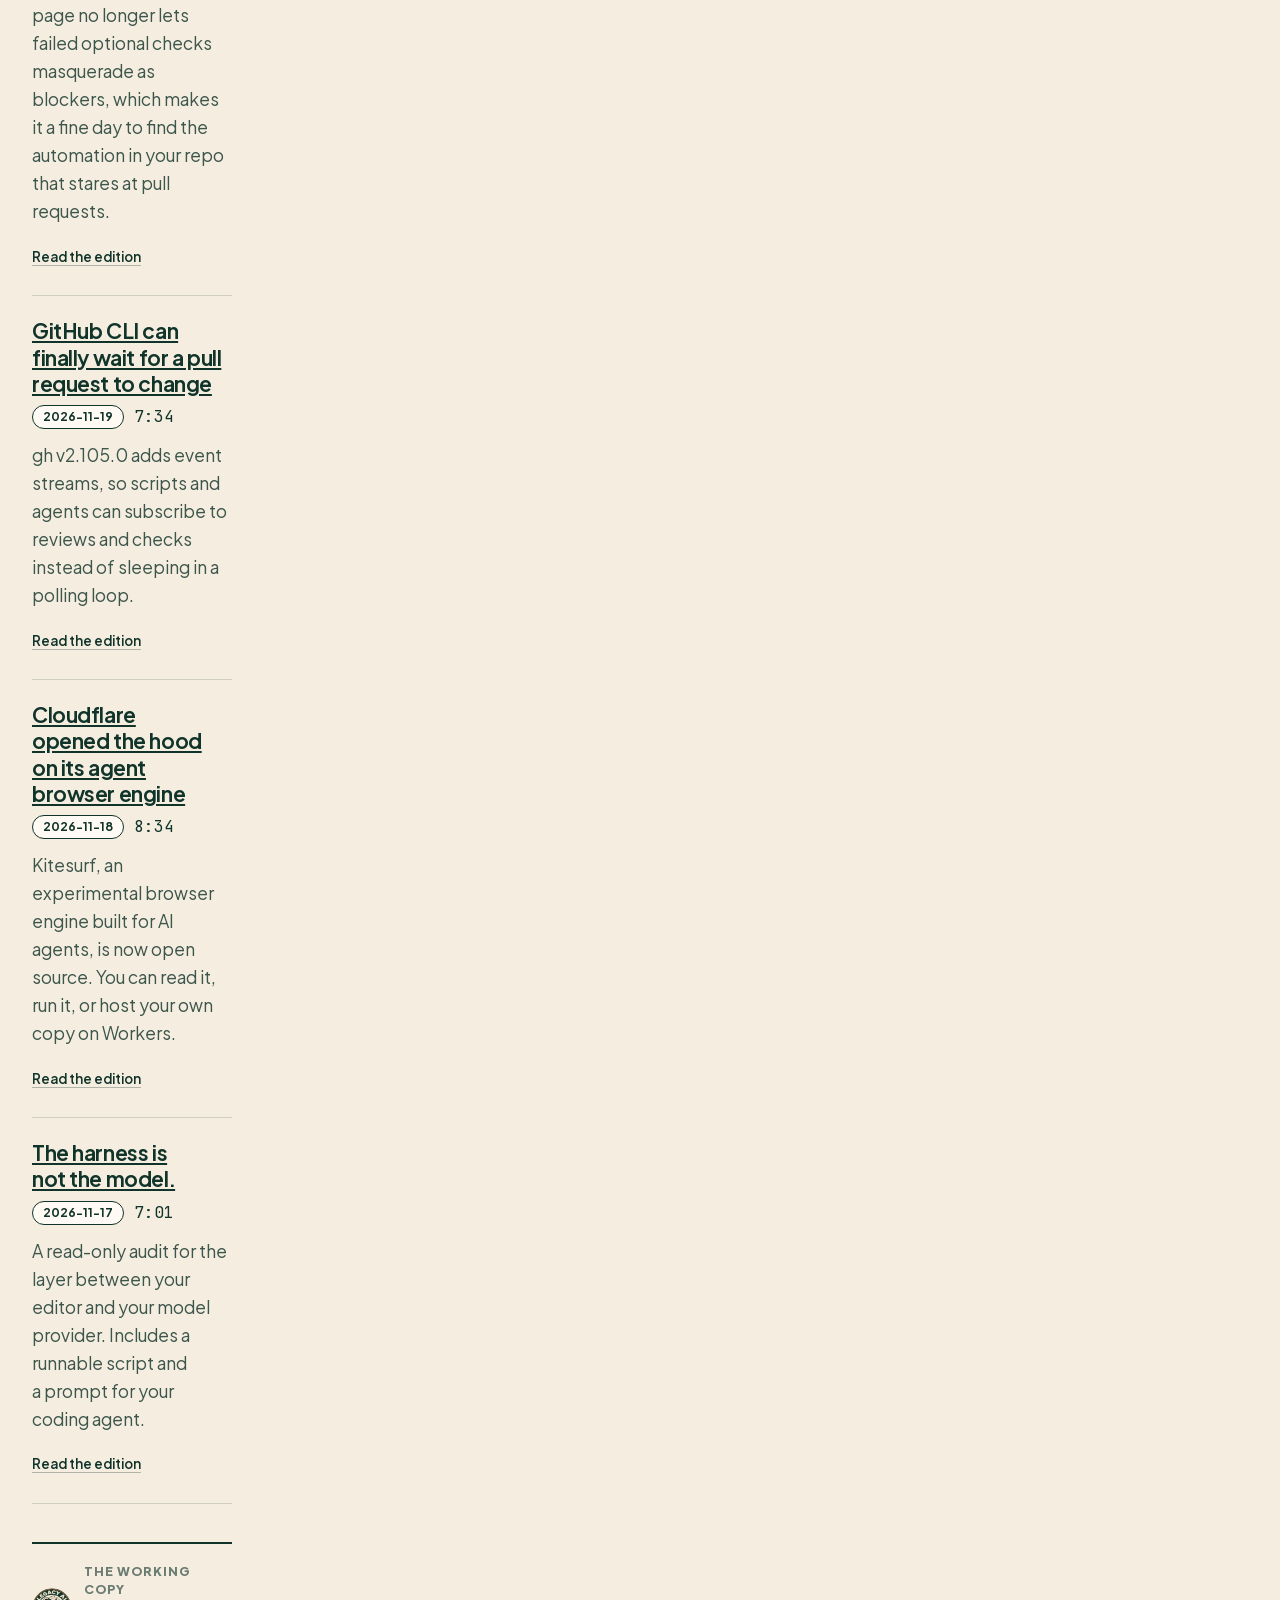
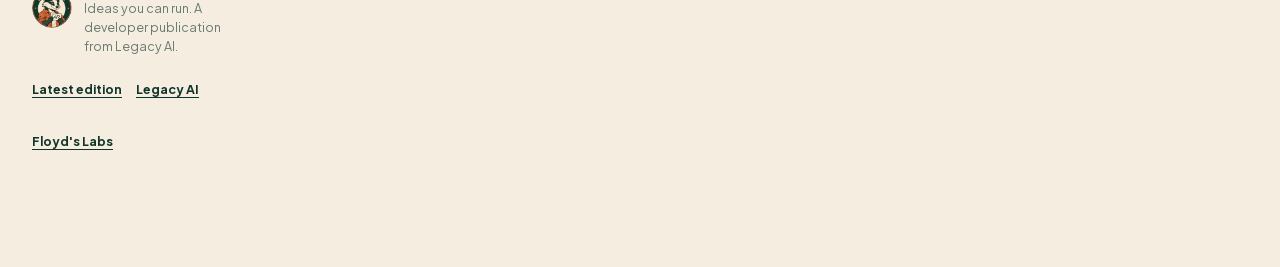
==== commit d4cc1dd3: "Publish 2026-11-25 06:29 edition Co-Authored-By: Claude Code <noreply@anthropic.com>" ====
--- a/archive/index.html
+++ b/archive/index.html
@@ -33,6 +33,12 @@
     <p class="publication-intro">Every edition, newest first. Each one keeps its permanent URL; the latest edition is also the landing page.</p>
     <header class="article-head"><h1>Archive</h1><p class="article-lede">Every edition keeps a permanent URL. The latest is always at the root.</p></header>
     <section class="article-body archive-list">
+      <article class="item">
+        <h3><a href="/editions/2026-11-25/">A man served Qwen from 5,600 Lambdas and lost 80 times his money</a></h3>
+        <div class="item-meta"><span class="chip">2026-11-25</span><span class="mono">8:08</span></div>
+        <p>Serverless made his model scale beautifully in the wrong direction. Before you wire a model into anything, find out where your requests actually go.</p>
+        <div class="item-links"><a href="/editions/2026-11-25/">Read the edition</a></div>
+      </article>
       <article class="item">
         <h3><a href="/editions/2026-11-24/">Your laptop can run a coding model now, and the fallback is free</a></h3>
         <div class="item-meta"><span class="chip">2026-11-24</span><span class="mono">7:40</span></div>
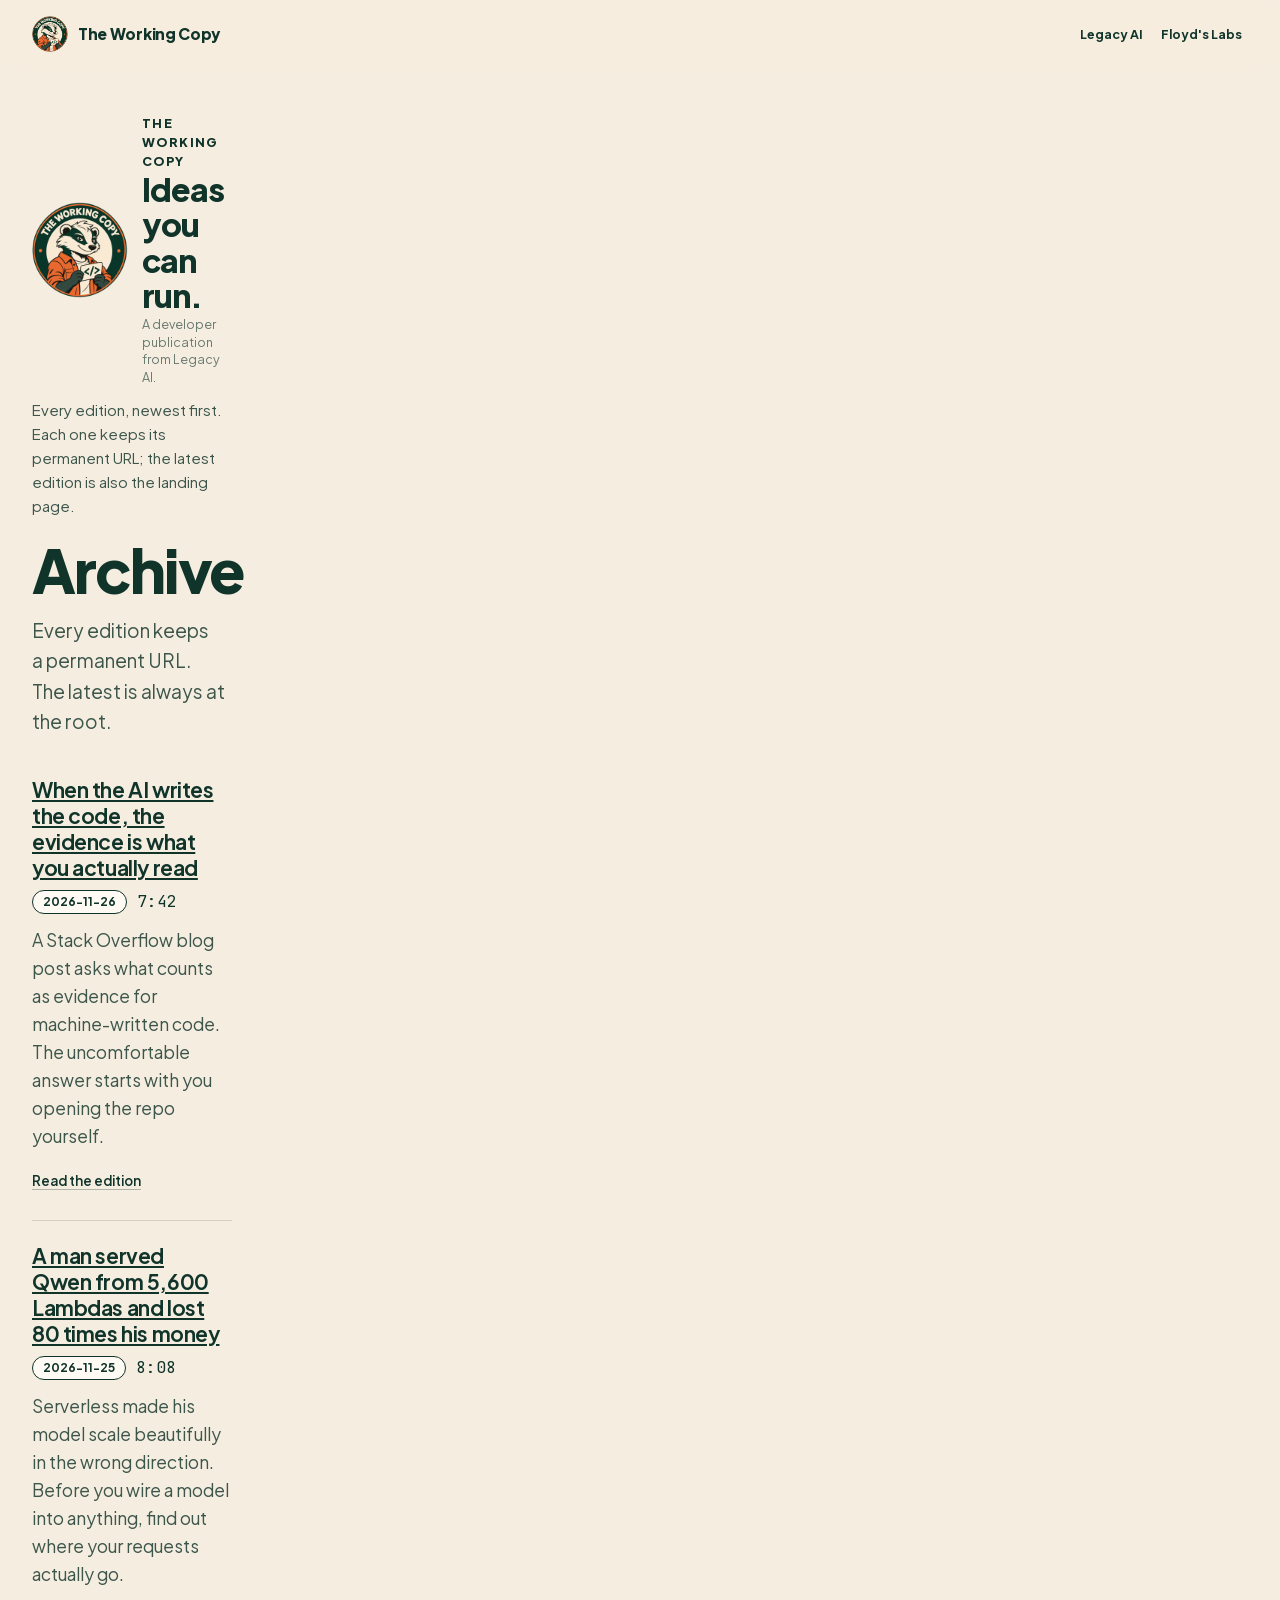
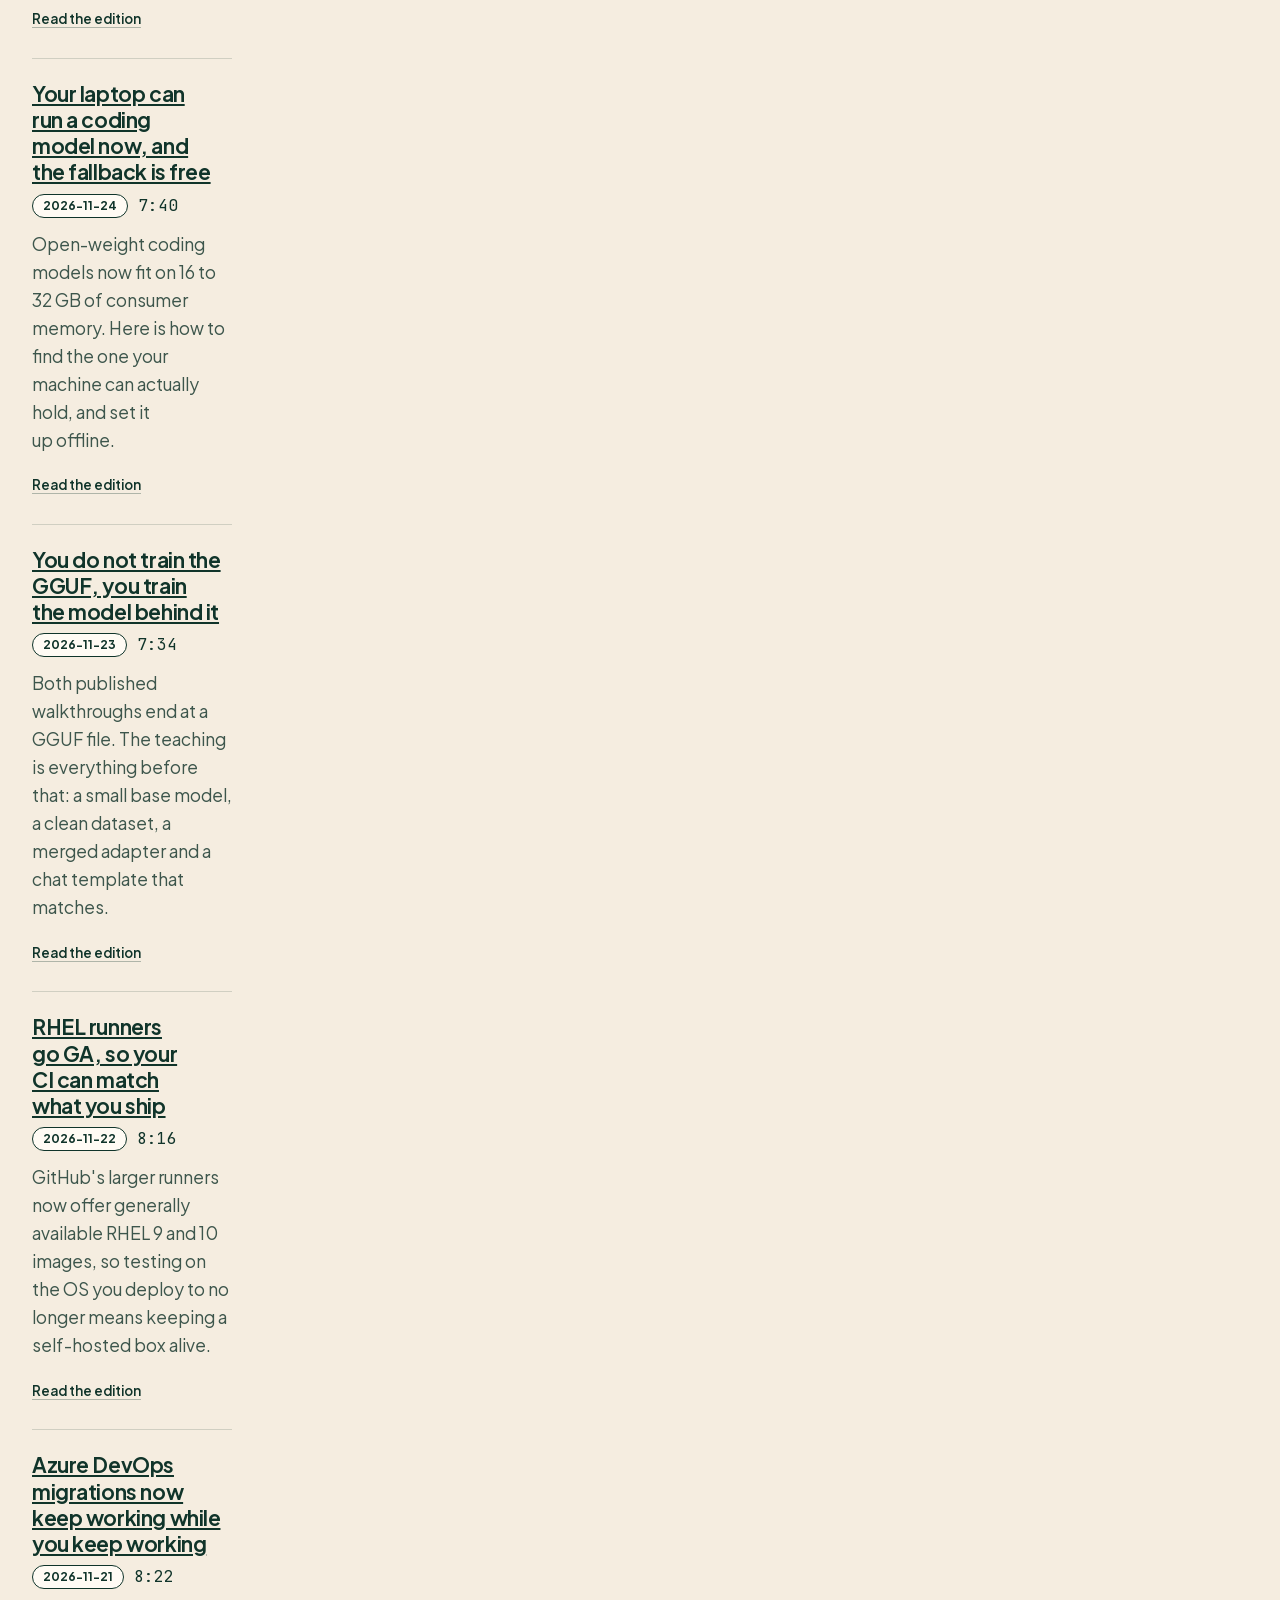
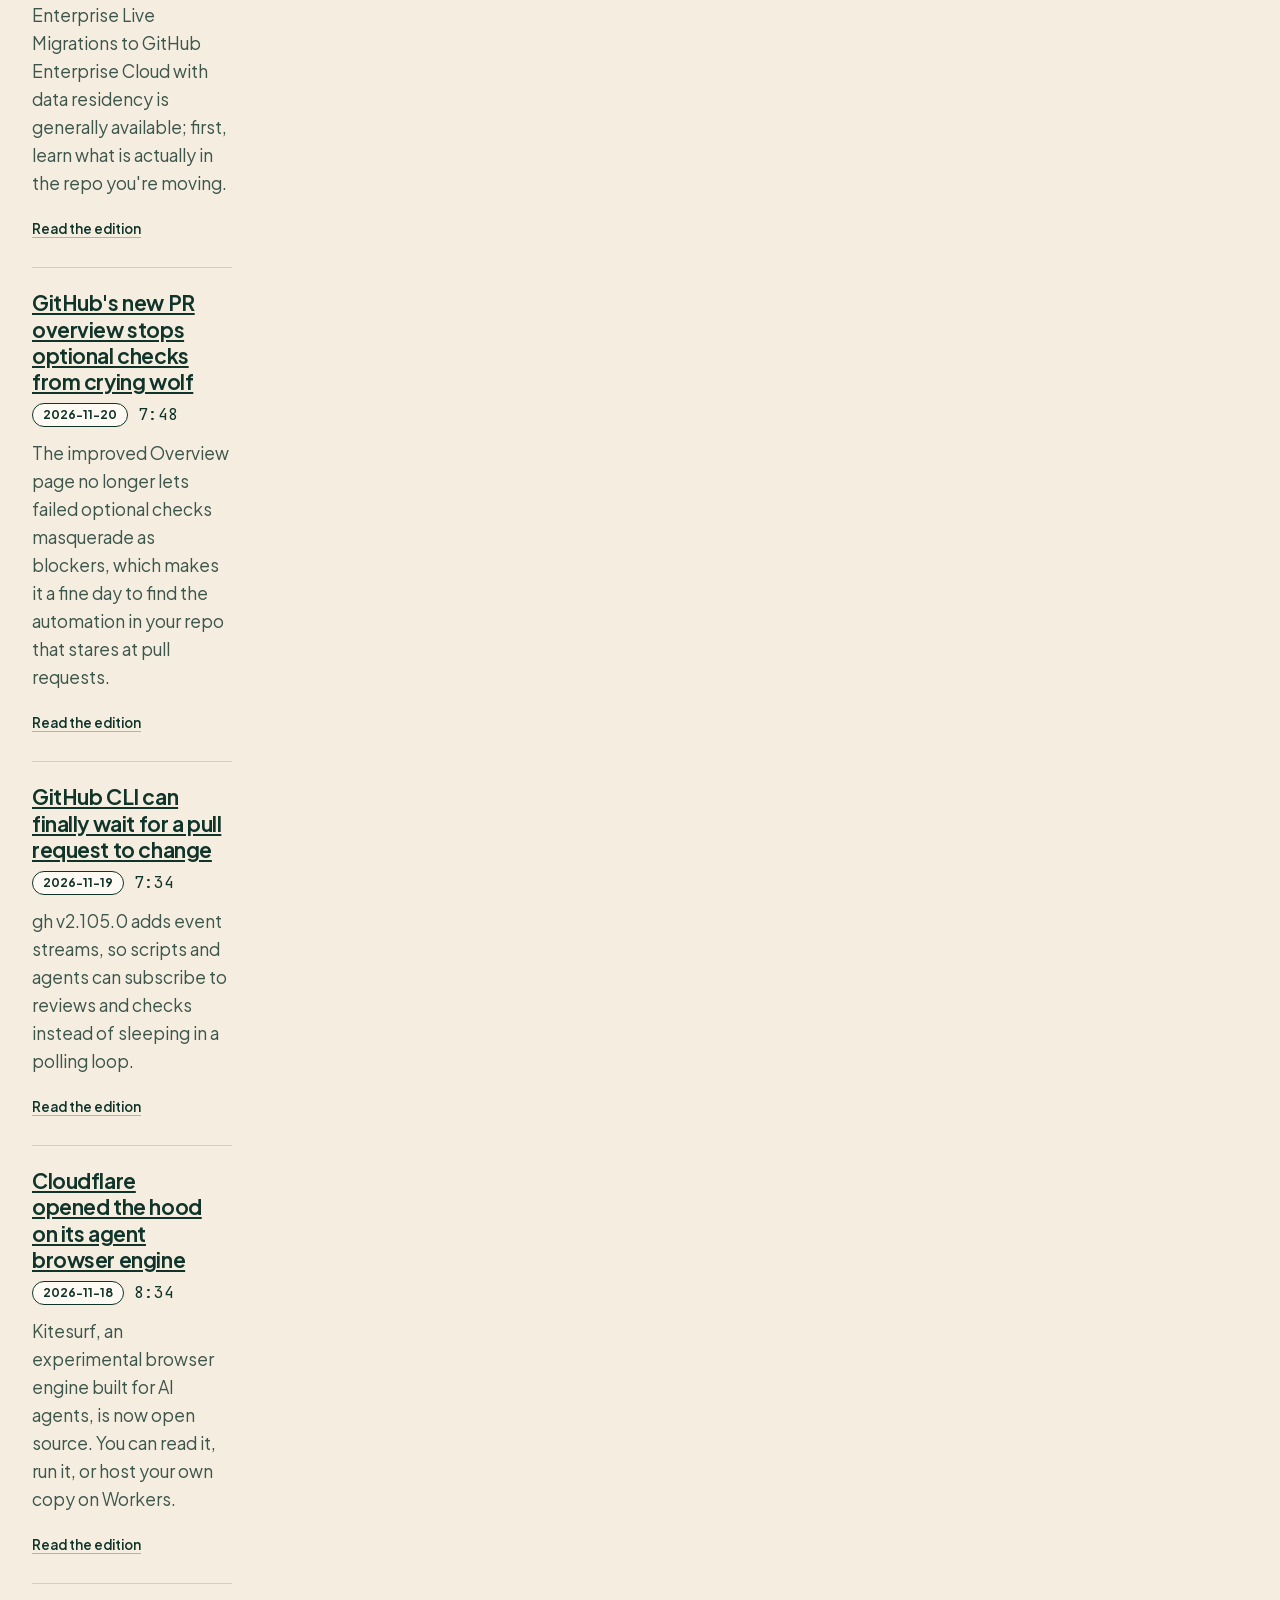
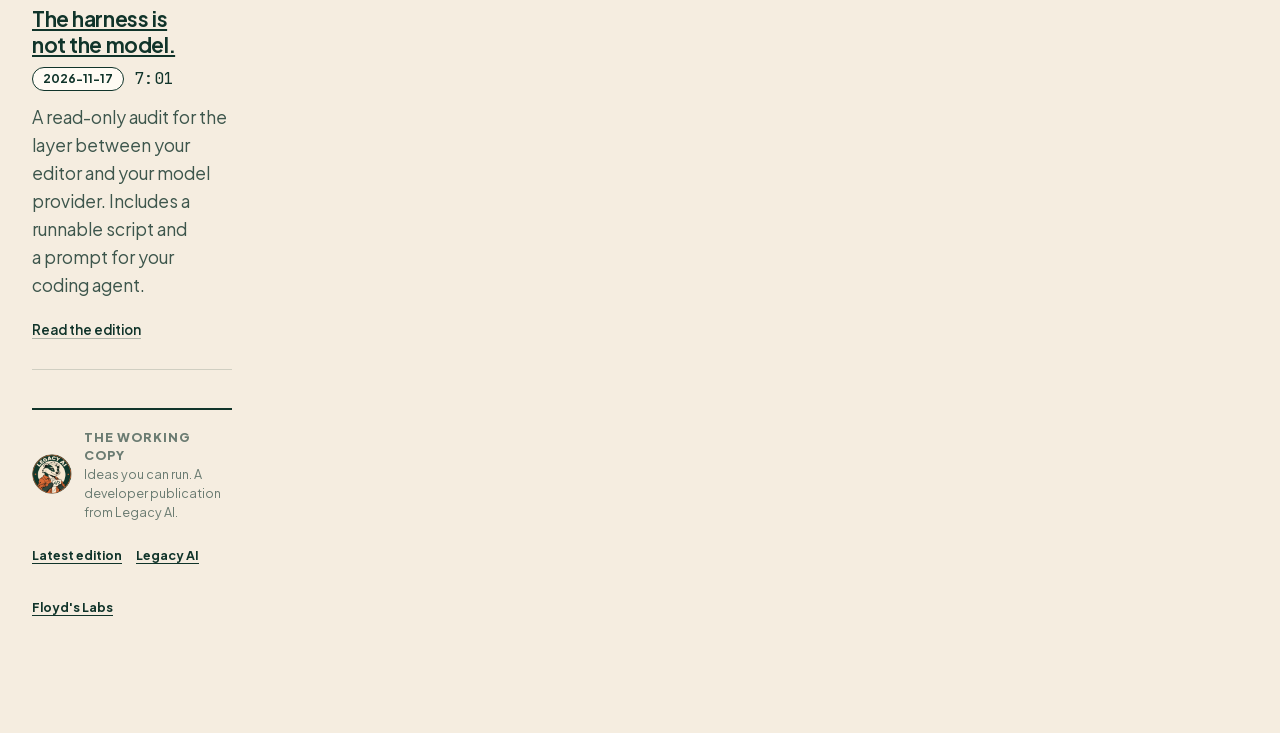
==== commit f9a9e675: "Publish 2026-11-26 05:54 edition Co-Authored-By: Claude Code <noreply@anthropic.com>" ====
--- a/archive/index.html
+++ b/archive/index.html
@@ -33,6 +33,12 @@
     <p class="publication-intro">Every edition, newest first. Each one keeps its permanent URL; the latest edition is also the landing page.</p>
     <header class="article-head"><h1>Archive</h1><p class="article-lede">Every edition keeps a permanent URL. The latest is always at the root.</p></header>
     <section class="article-body archive-list">
+      <article class="item">
+        <h3><a href="/editions/2026-11-26/">When the AI writes the code, the evidence is what you actually read</a></h3>
+        <div class="item-meta"><span class="chip">2026-11-26</span><span class="mono">7:42</span></div>
+        <p>A Stack Overflow blog post asks what counts as evidence for machine-written code. The uncomfortable answer starts with you opening the repo yourself.</p>
+        <div class="item-links"><a href="/editions/2026-11-26/">Read the edition</a></div>
+      </article>
       <article class="item">
         <h3><a href="/editions/2026-11-25/">A man served Qwen from 5,600 Lambdas and lost 80 times his money</a></h3>
         <div class="item-meta"><span class="chip">2026-11-25</span><span class="mono">8:08</span></div>
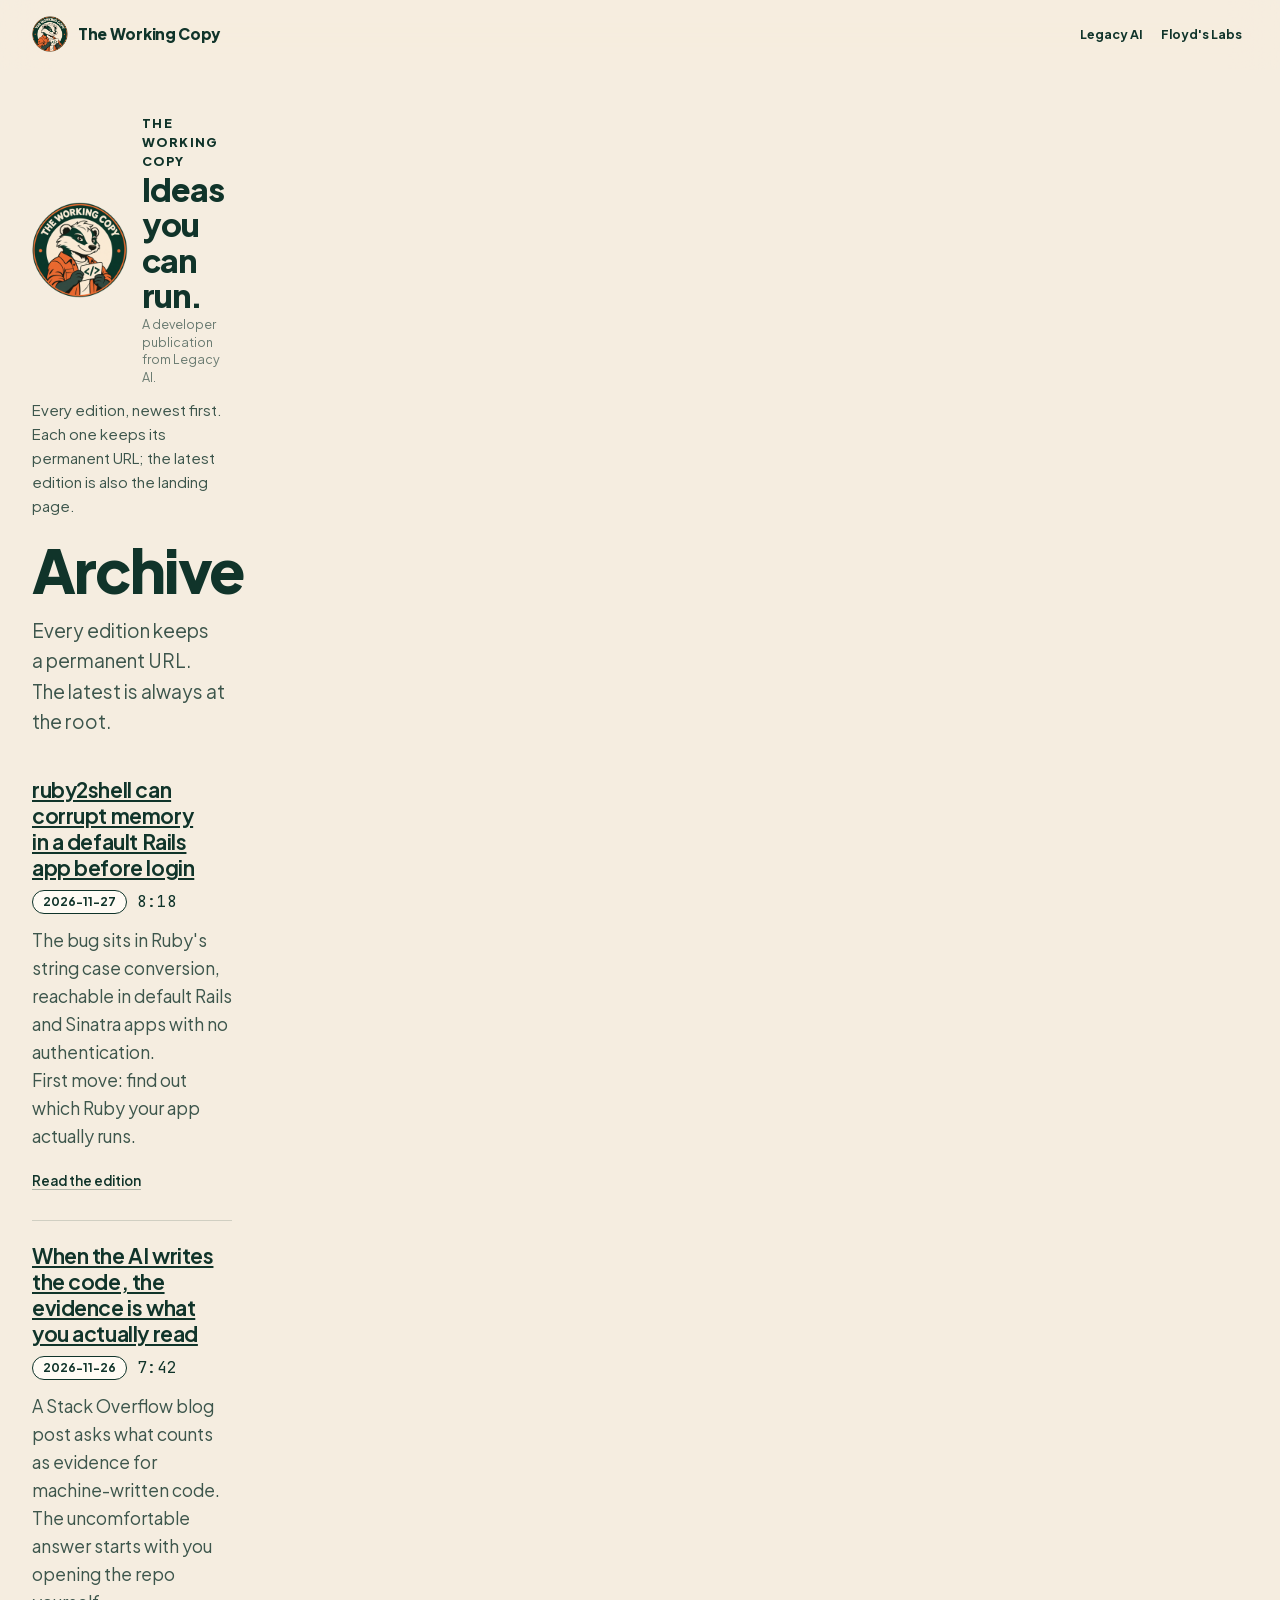
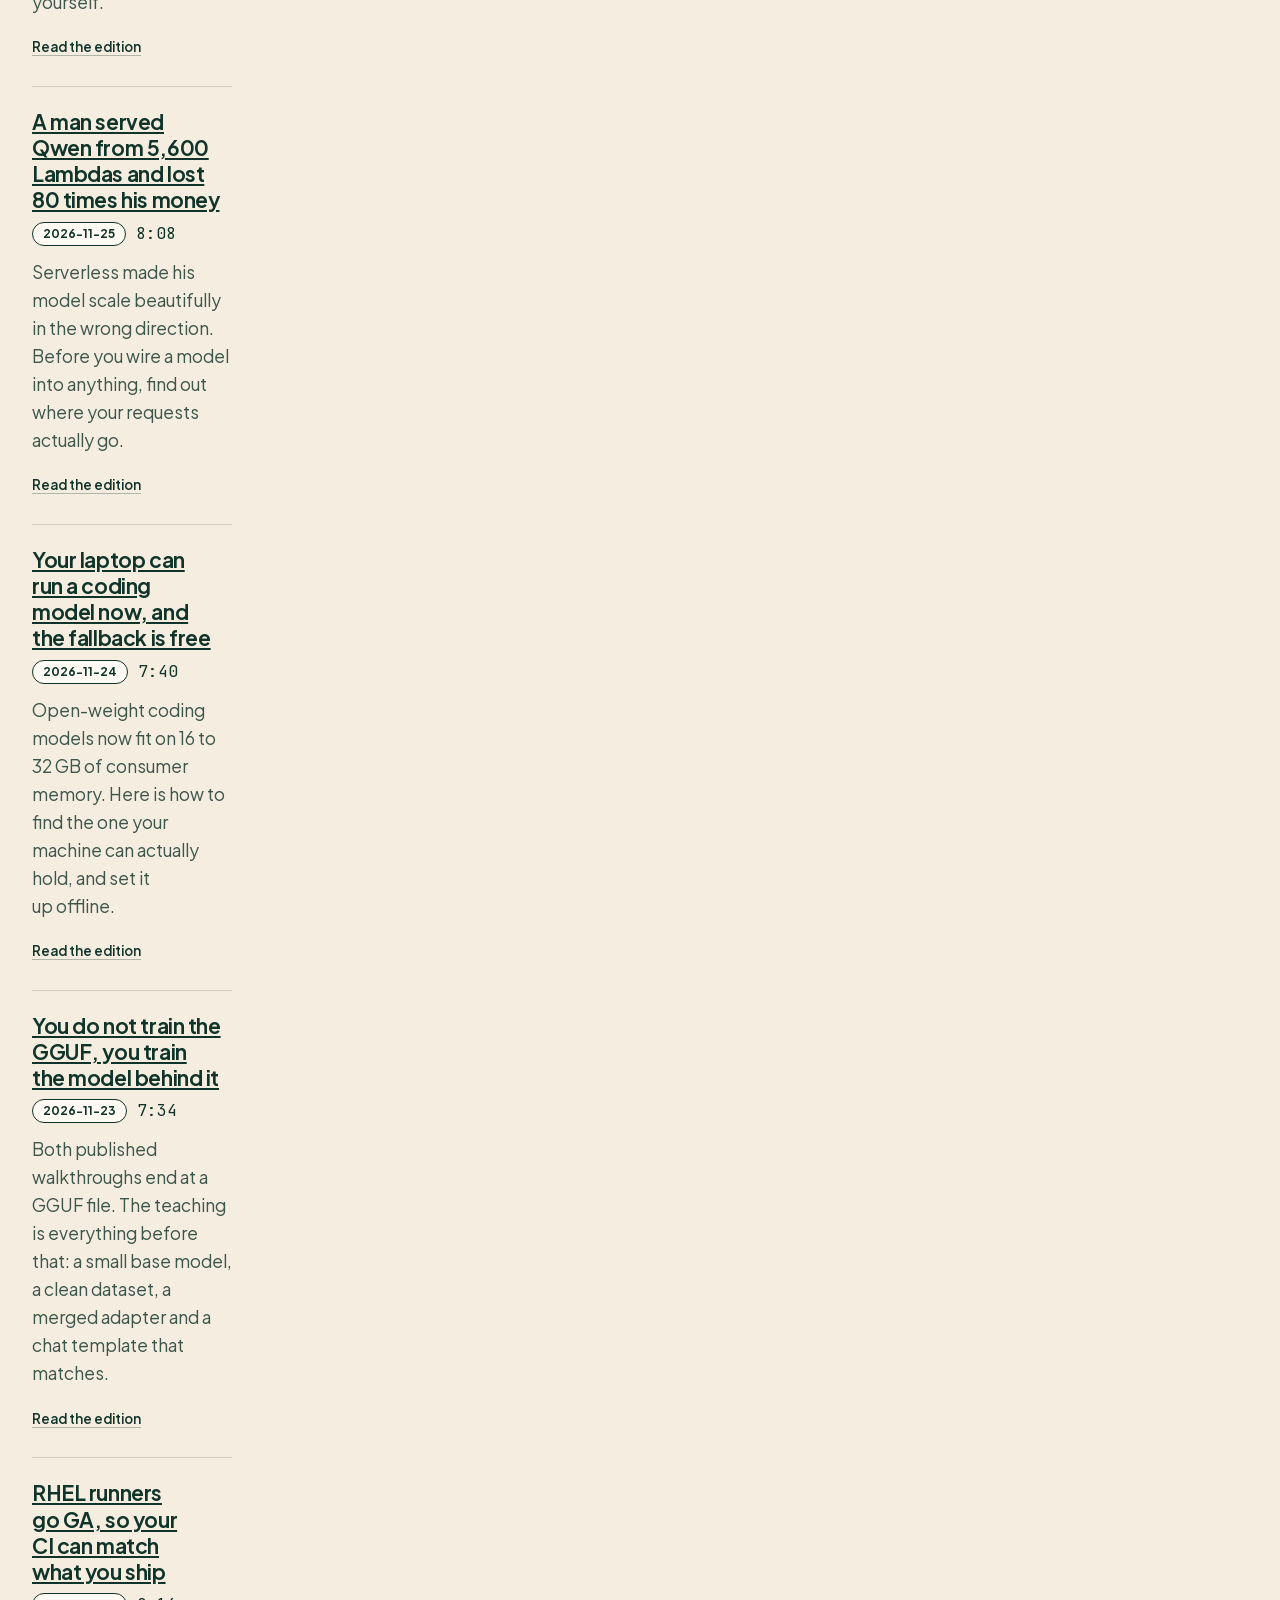
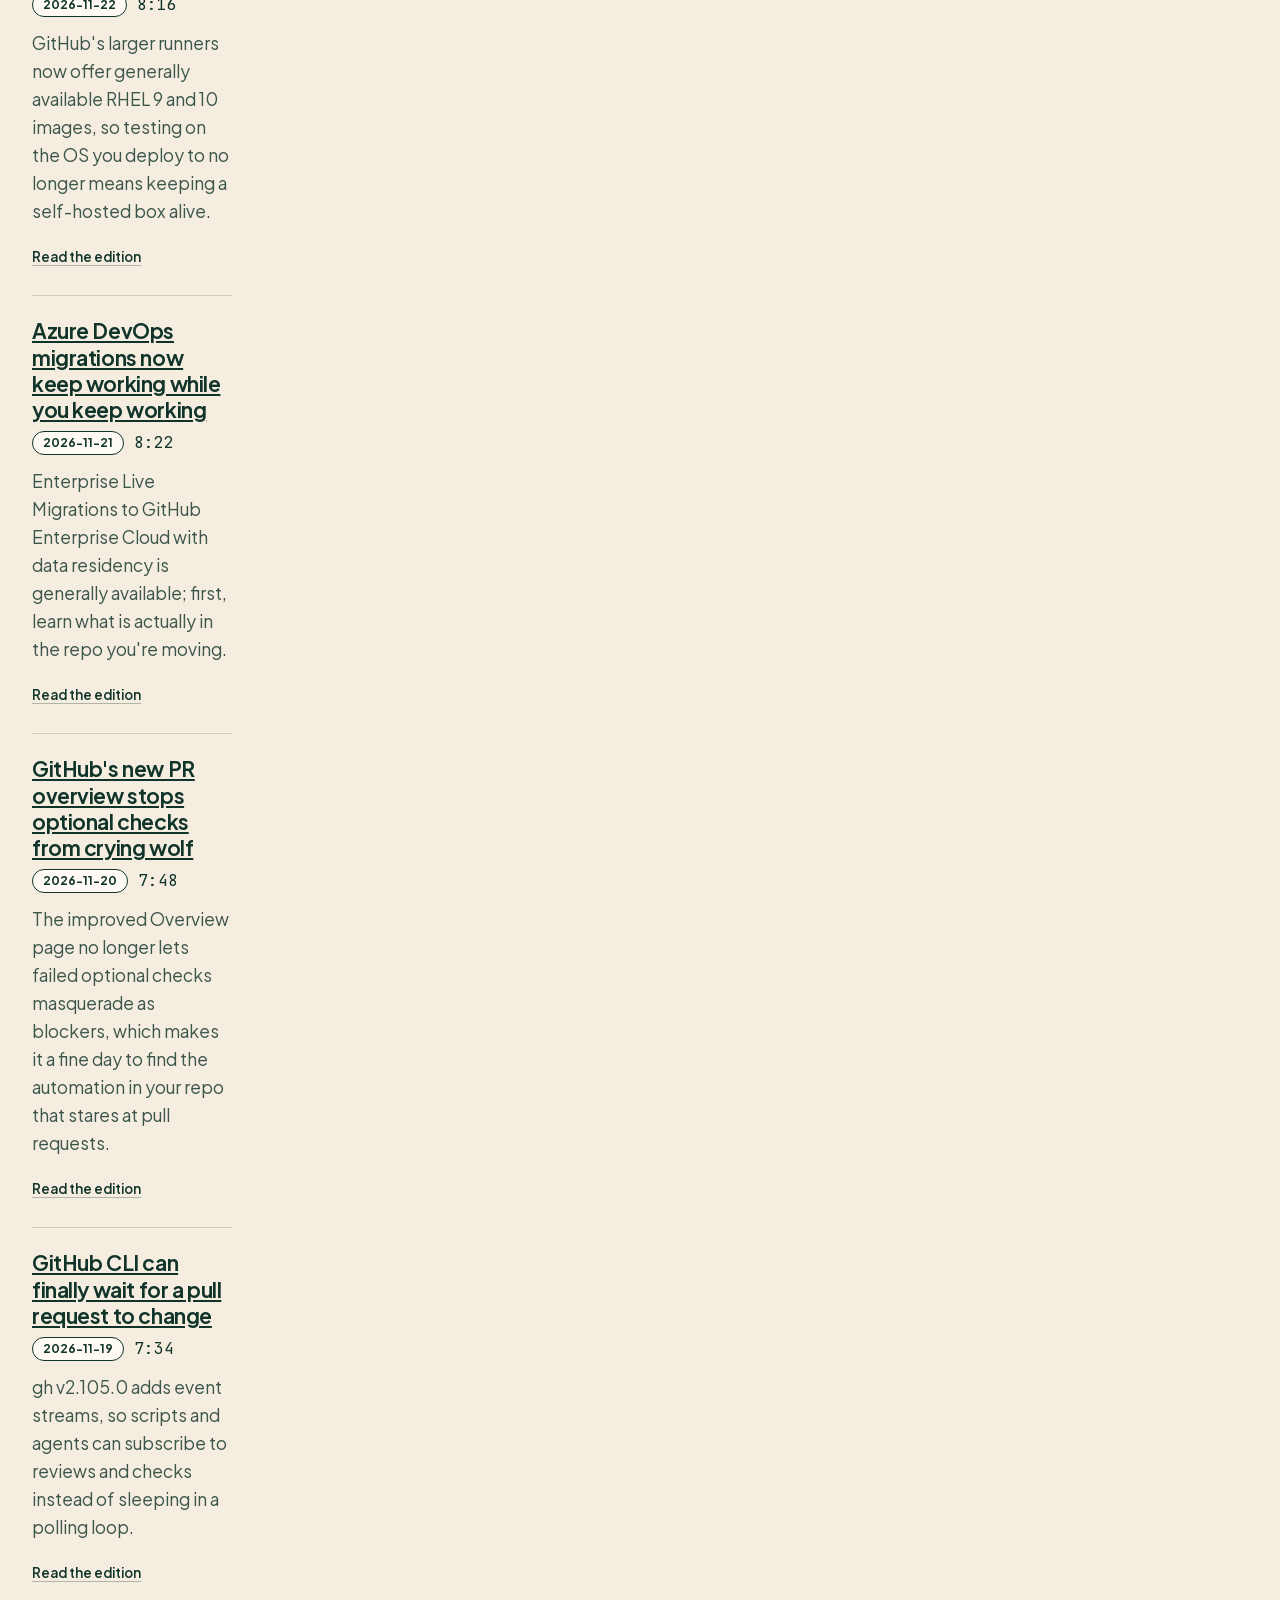
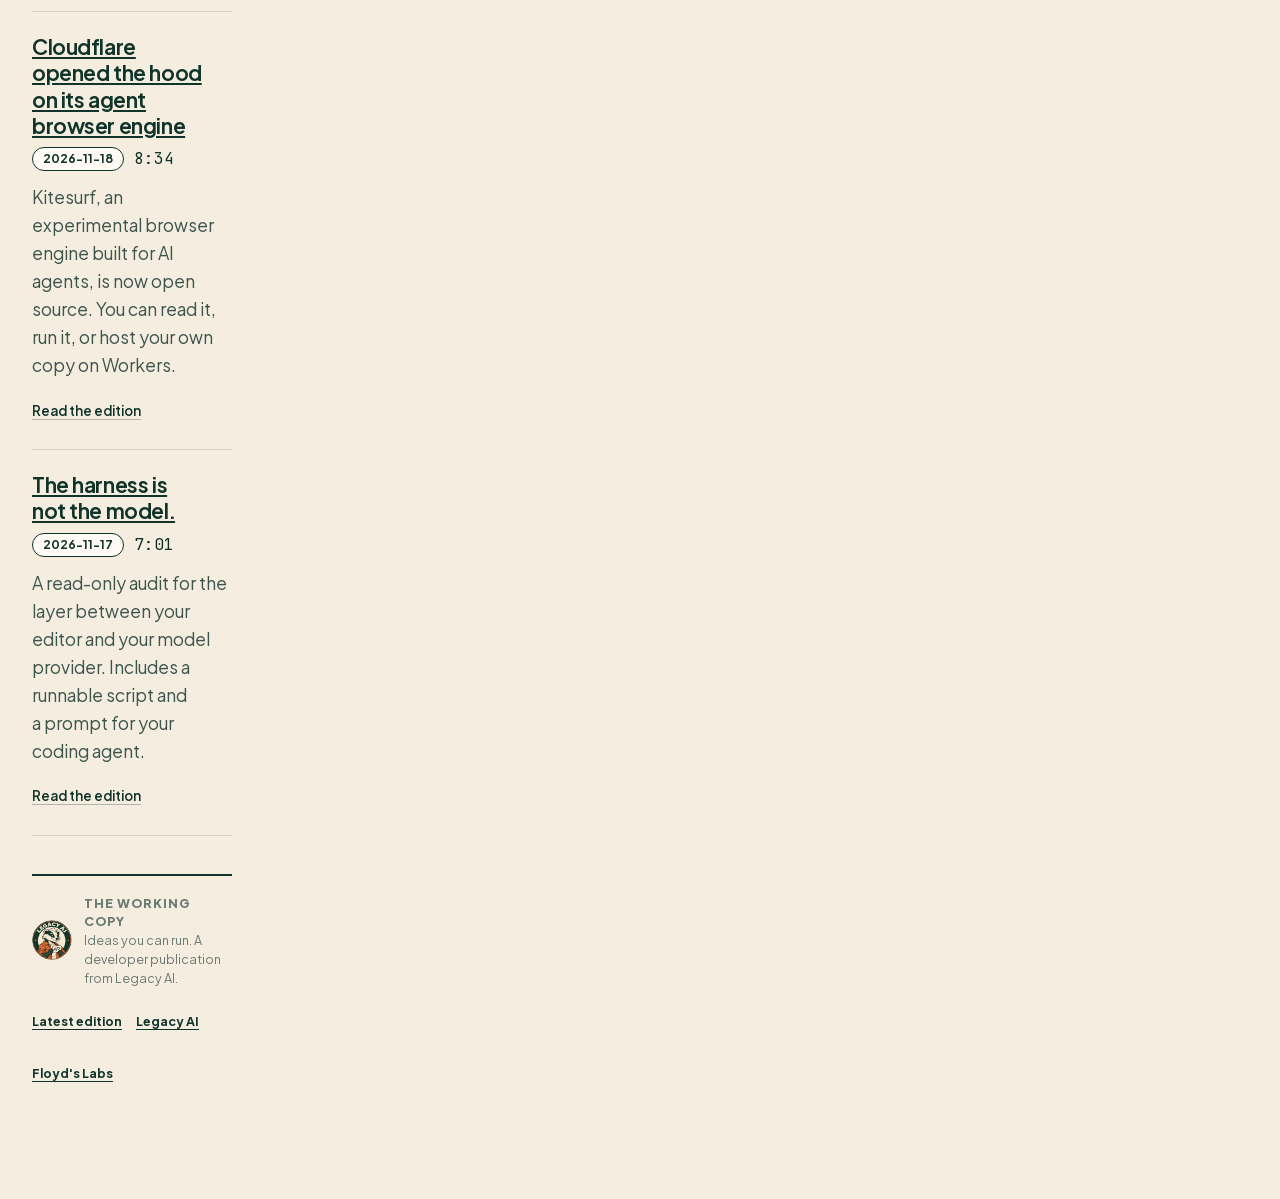
==== commit 823a932f: "Publish 2026-11-27 05:53 edition Co-Authored-By: Claude Code <noreply@anthropic.com>" ====
--- a/archive/index.html
+++ b/archive/index.html
@@ -33,6 +33,12 @@
     <p class="publication-intro">Every edition, newest first. Each one keeps its permanent URL; the latest edition is also the landing page.</p>
     <header class="article-head"><h1>Archive</h1><p class="article-lede">Every edition keeps a permanent URL. The latest is always at the root.</p></header>
     <section class="article-body archive-list">
+      <article class="item">
+        <h3><a href="/editions/2026-11-27/">ruby2shell can corrupt memory in a default Rails app before login</a></h3>
+        <div class="item-meta"><span class="chip">2026-11-27</span><span class="mono">8:18</span></div>
+        <p>The bug sits in Ruby&#x27;s string case conversion, reachable in default Rails and Sinatra apps with no authentication. First move: find out which Ruby your app actually runs.</p>
+        <div class="item-links"><a href="/editions/2026-11-27/">Read the edition</a></div>
+      </article>
       <article class="item">
         <h3><a href="/editions/2026-11-26/">When the AI writes the code, the evidence is what you actually read</a></h3>
         <div class="item-meta"><span class="chip">2026-11-26</span><span class="mono">7:42</span></div>
